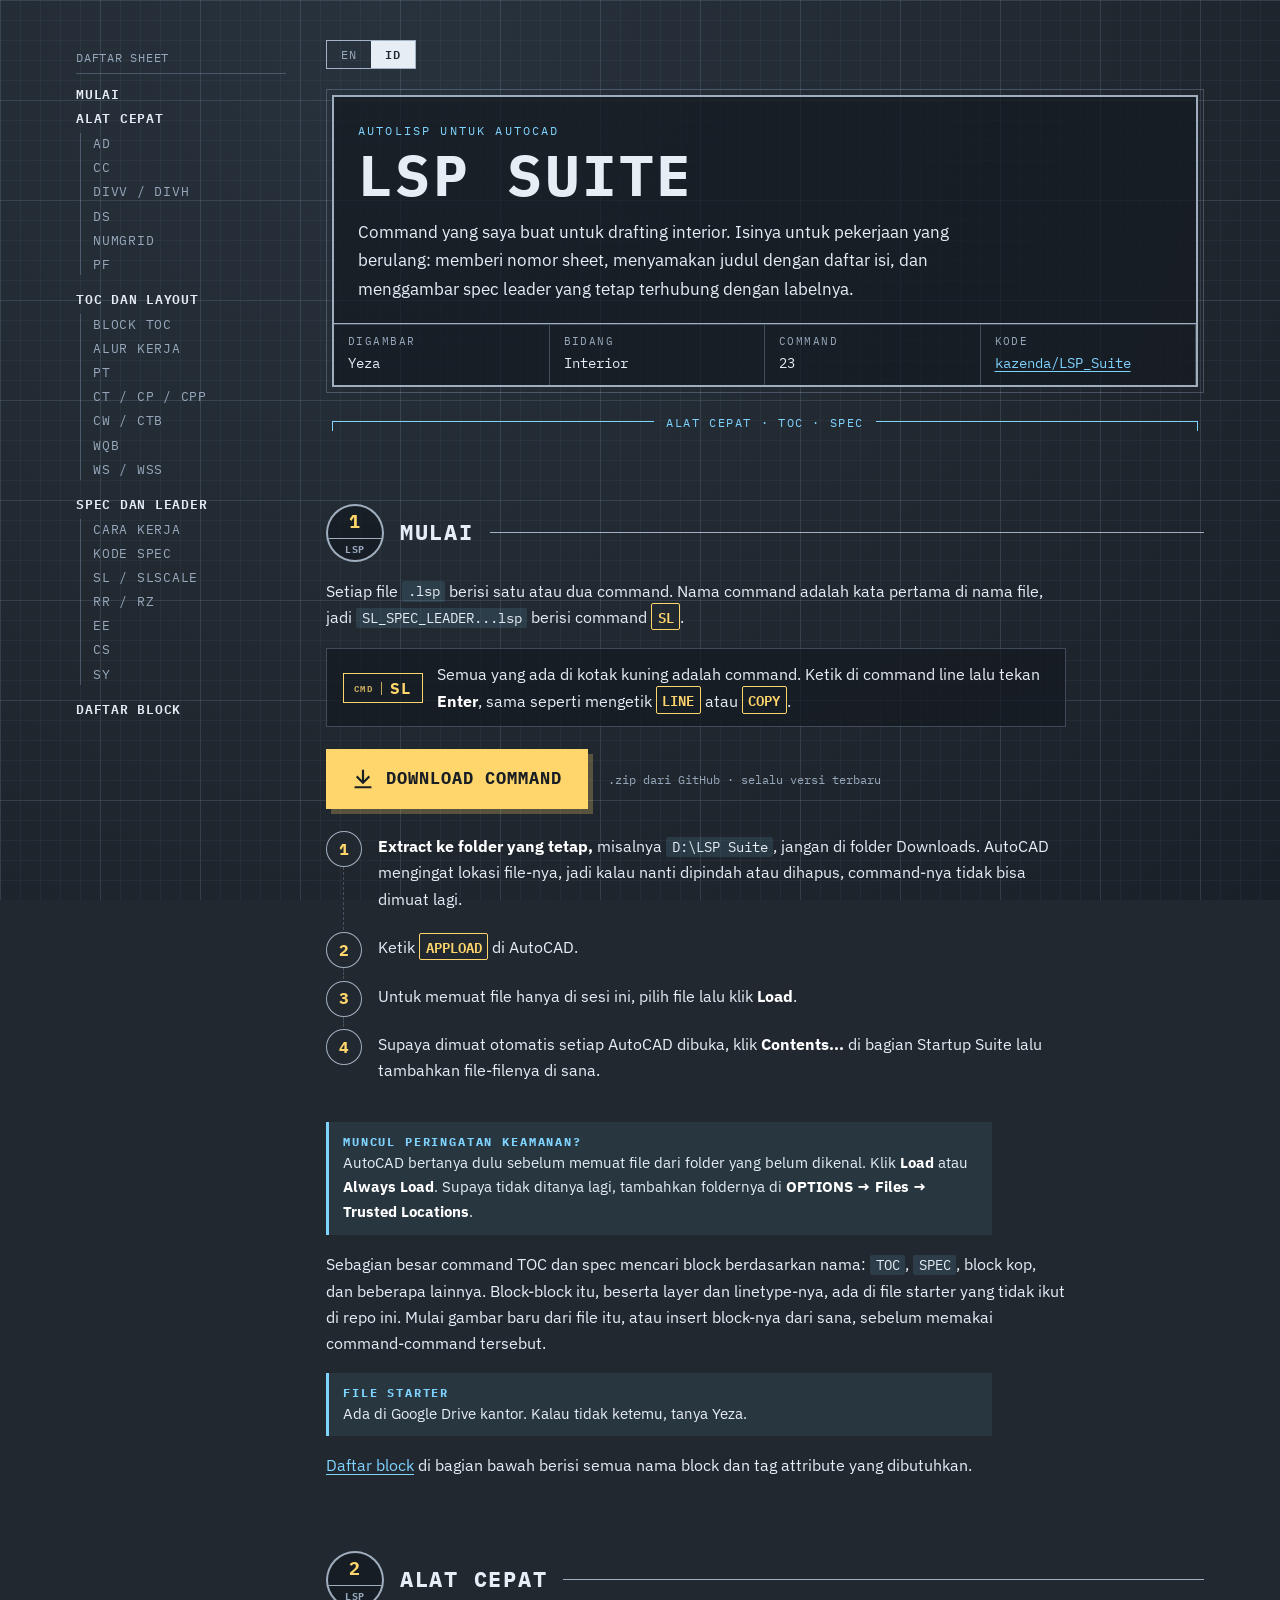
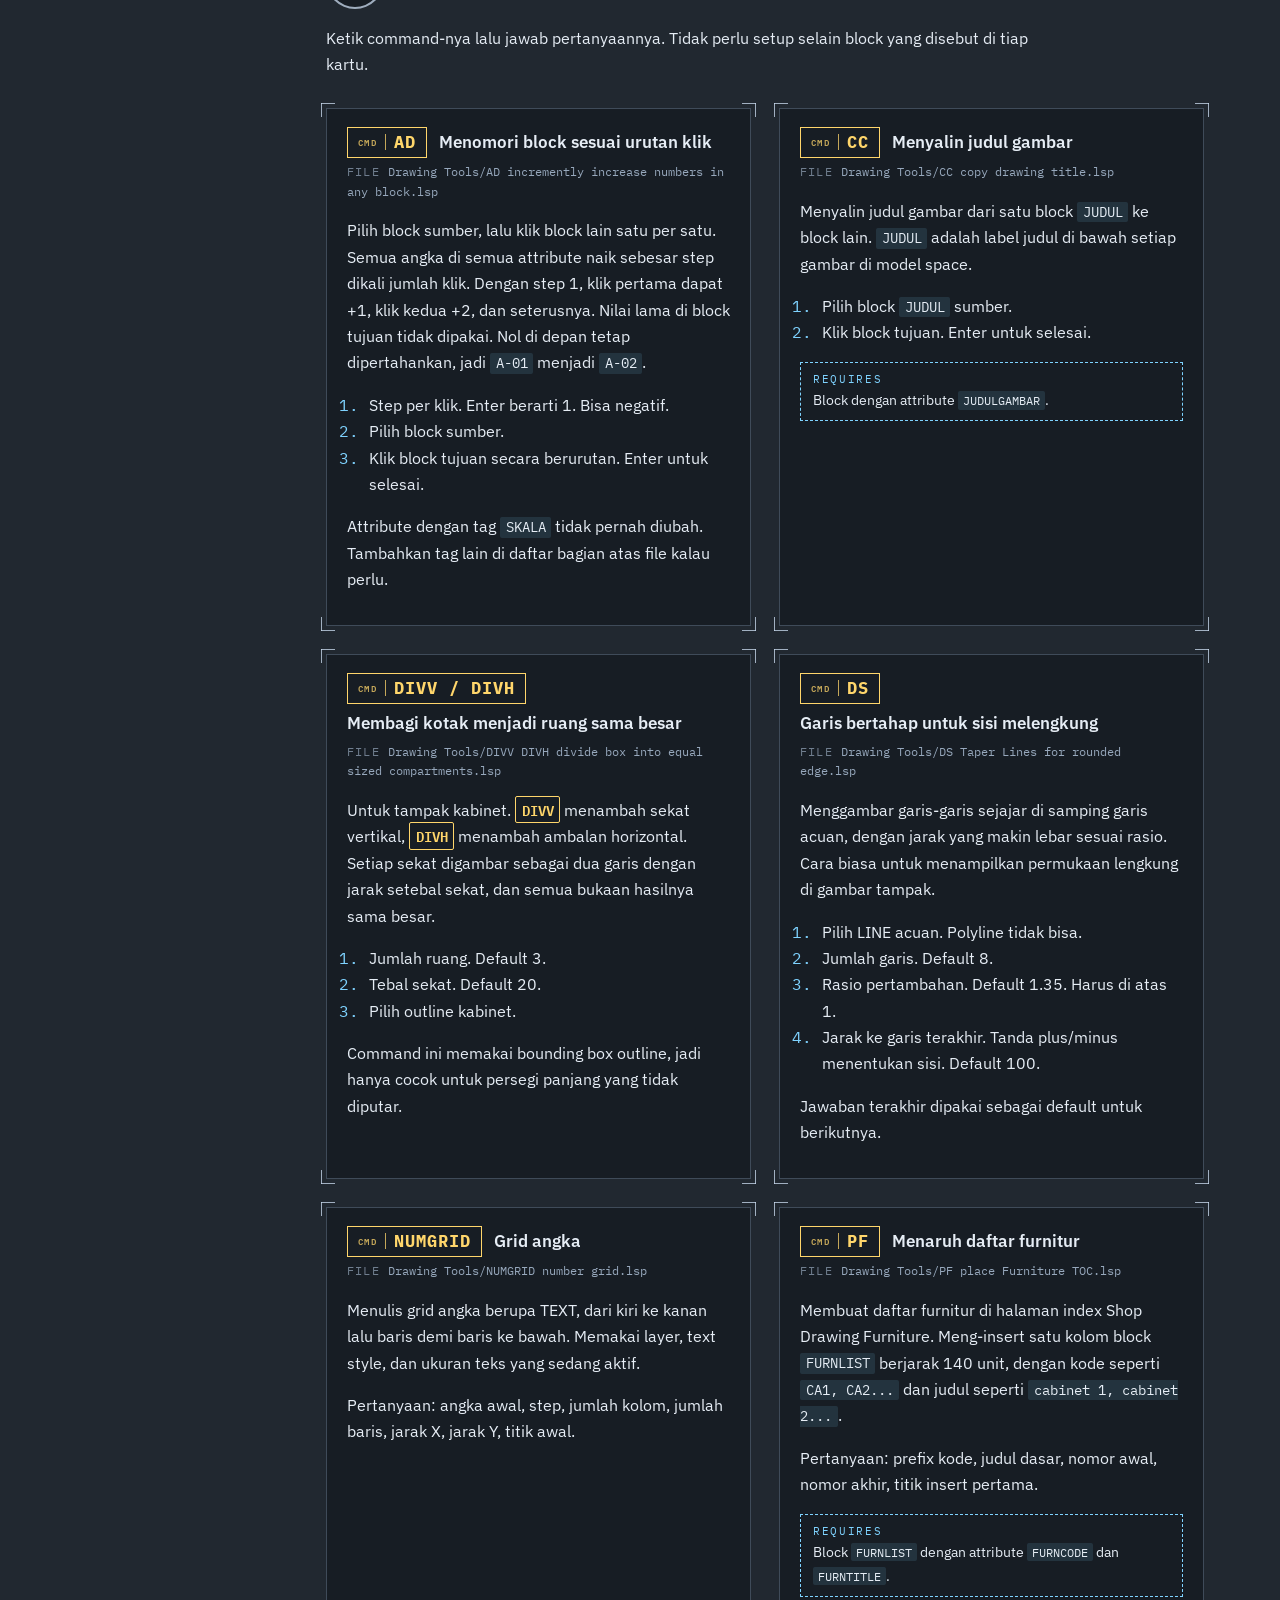
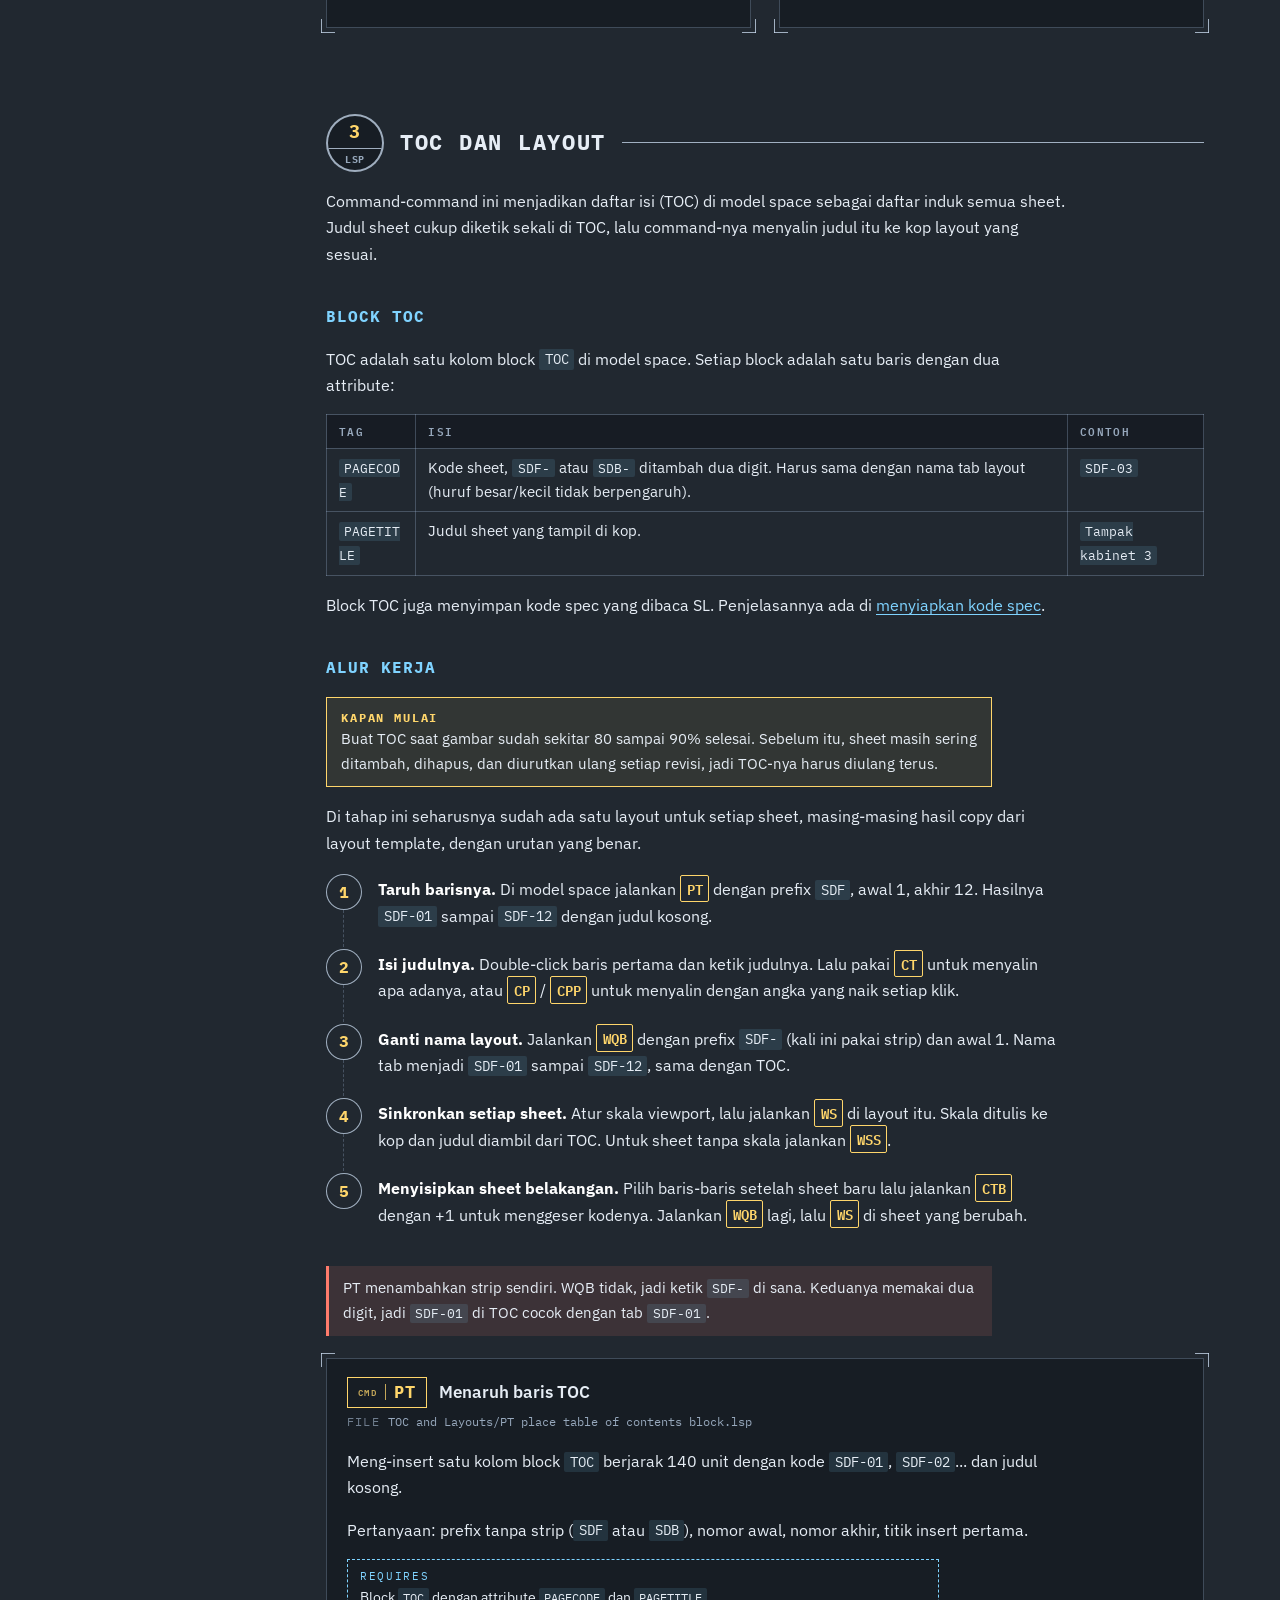
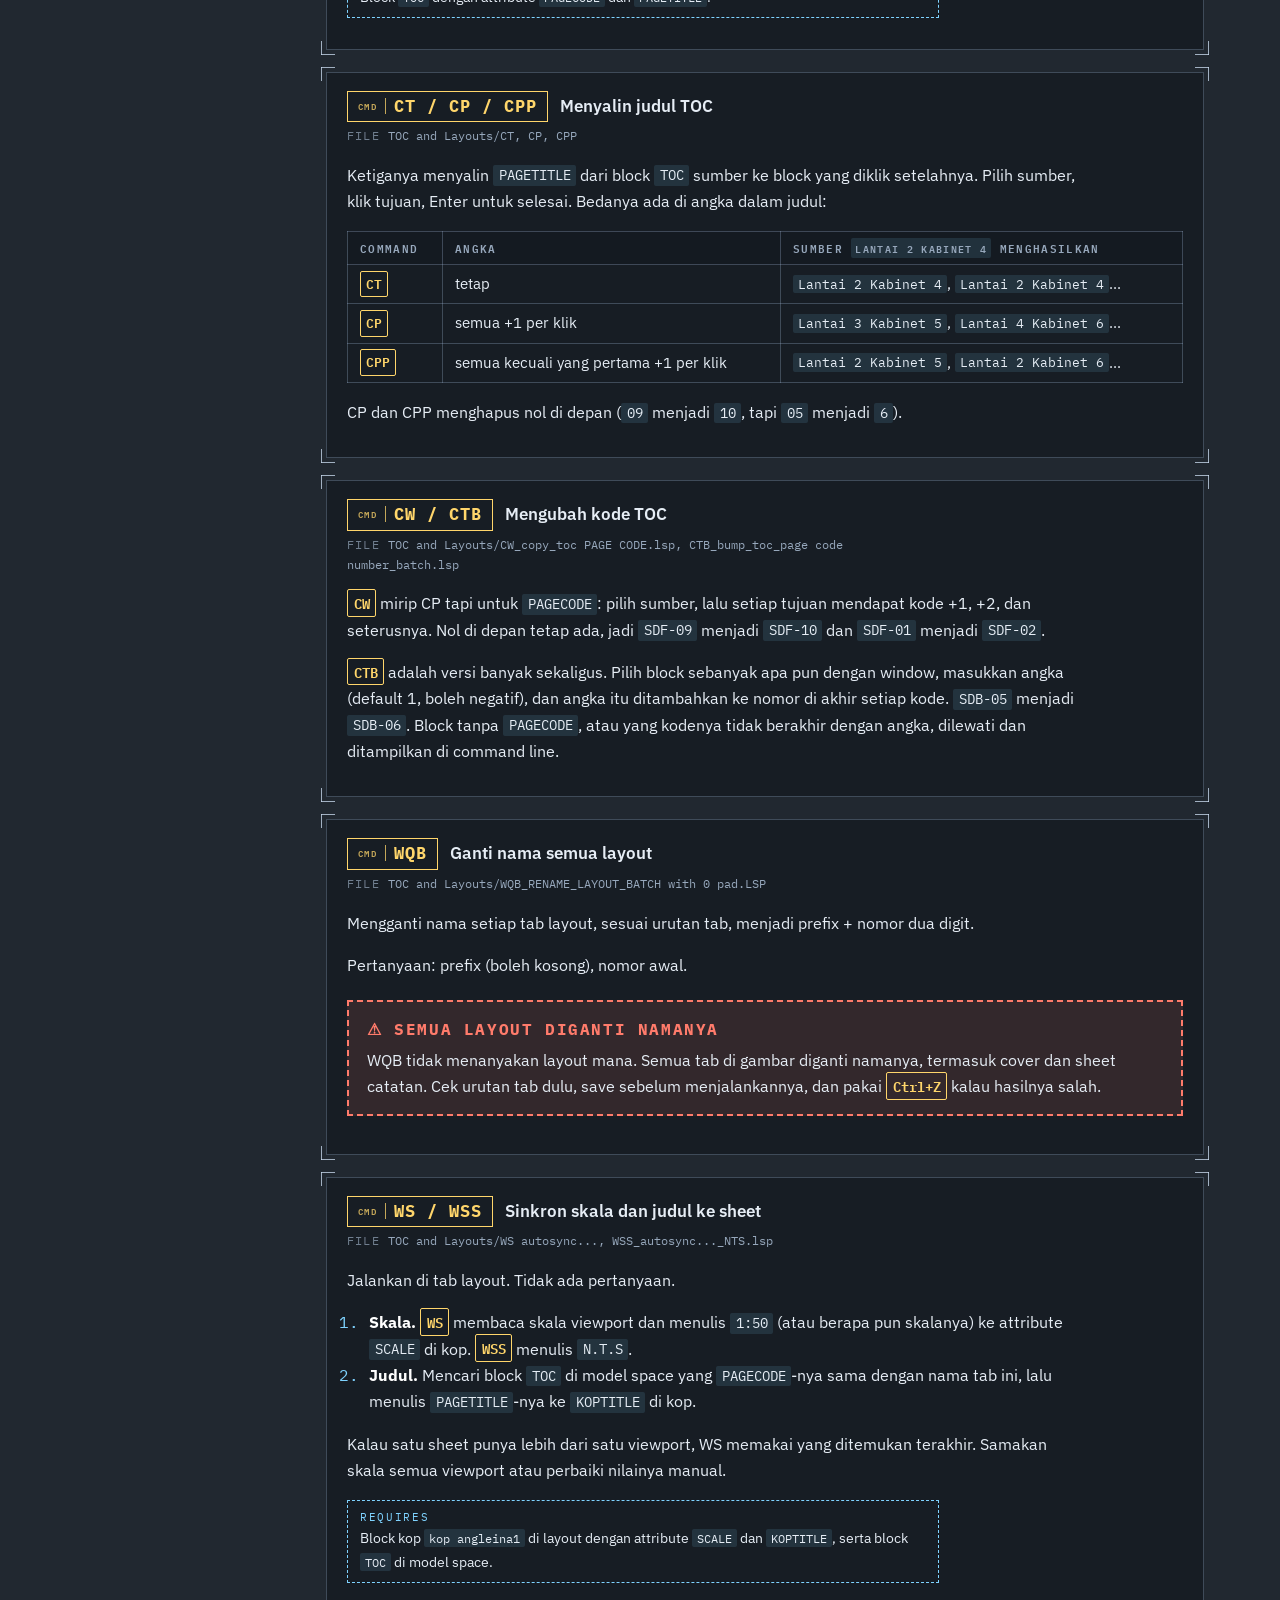
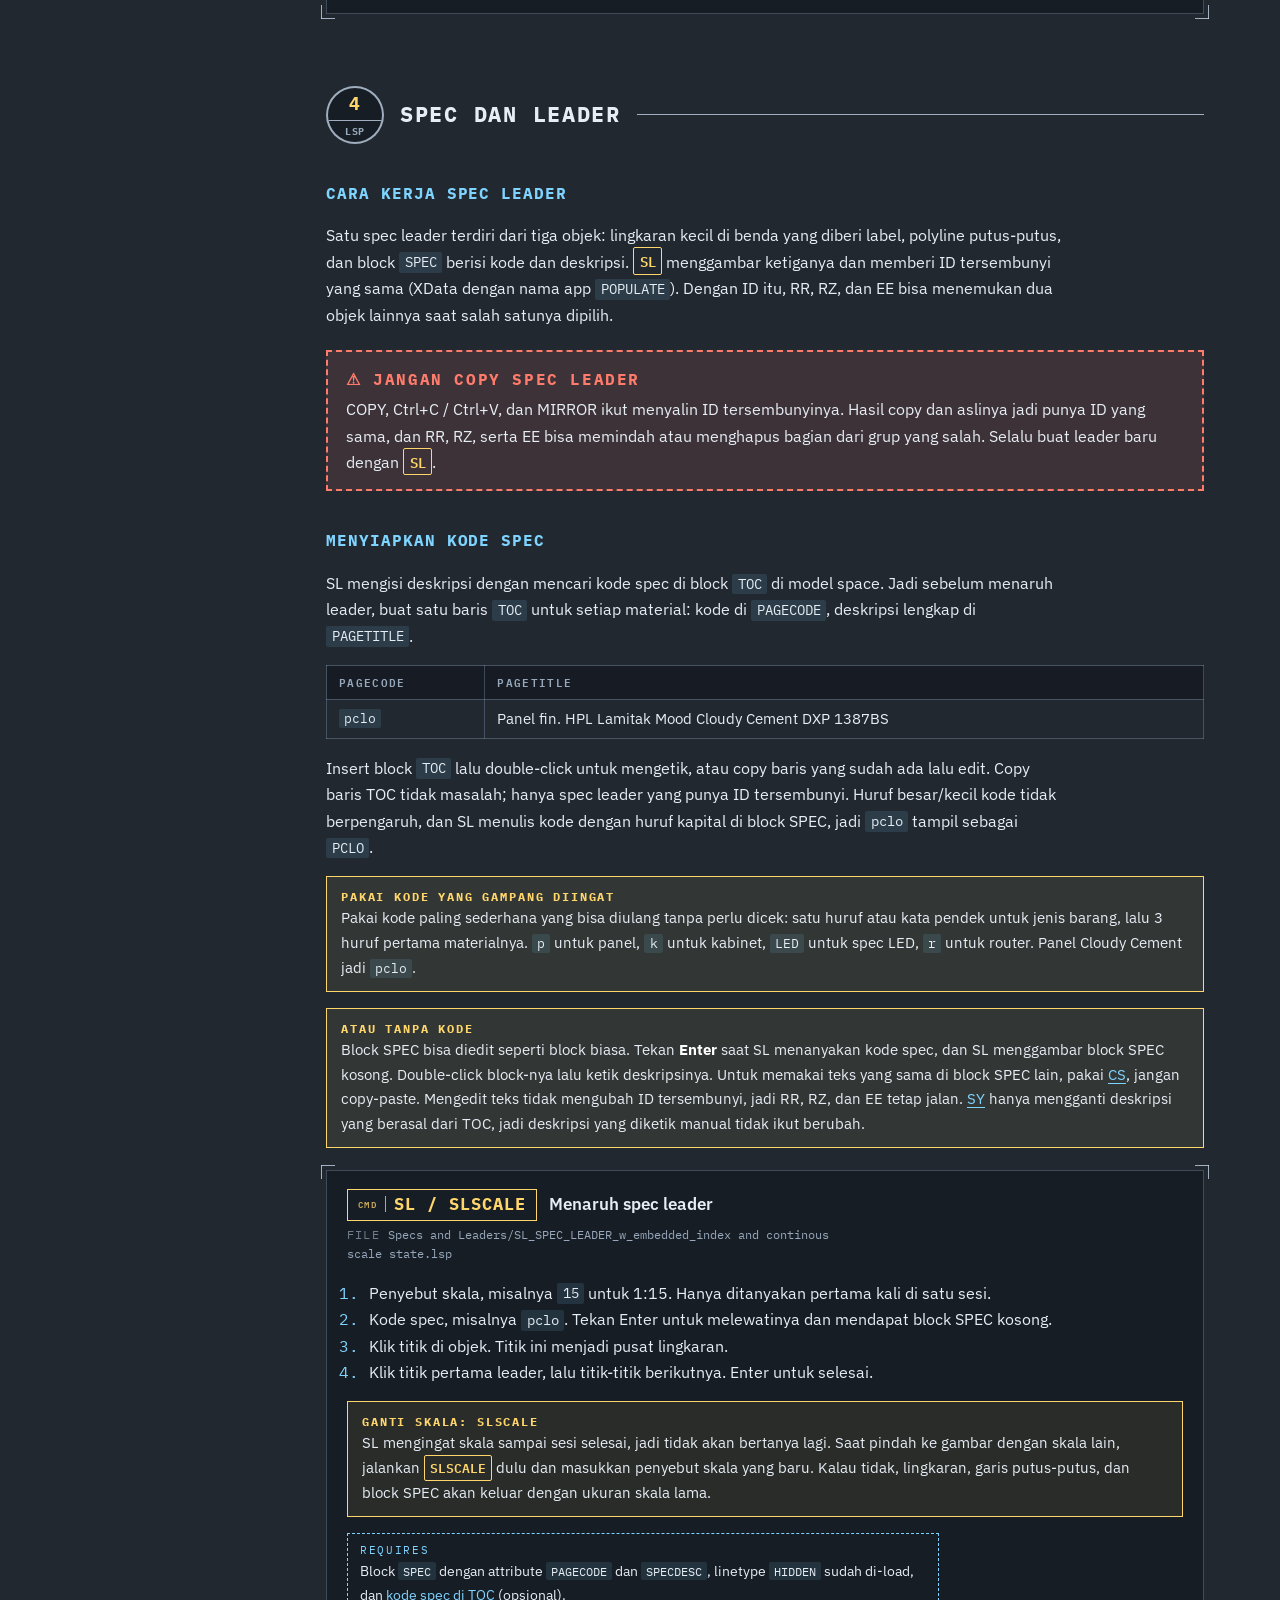
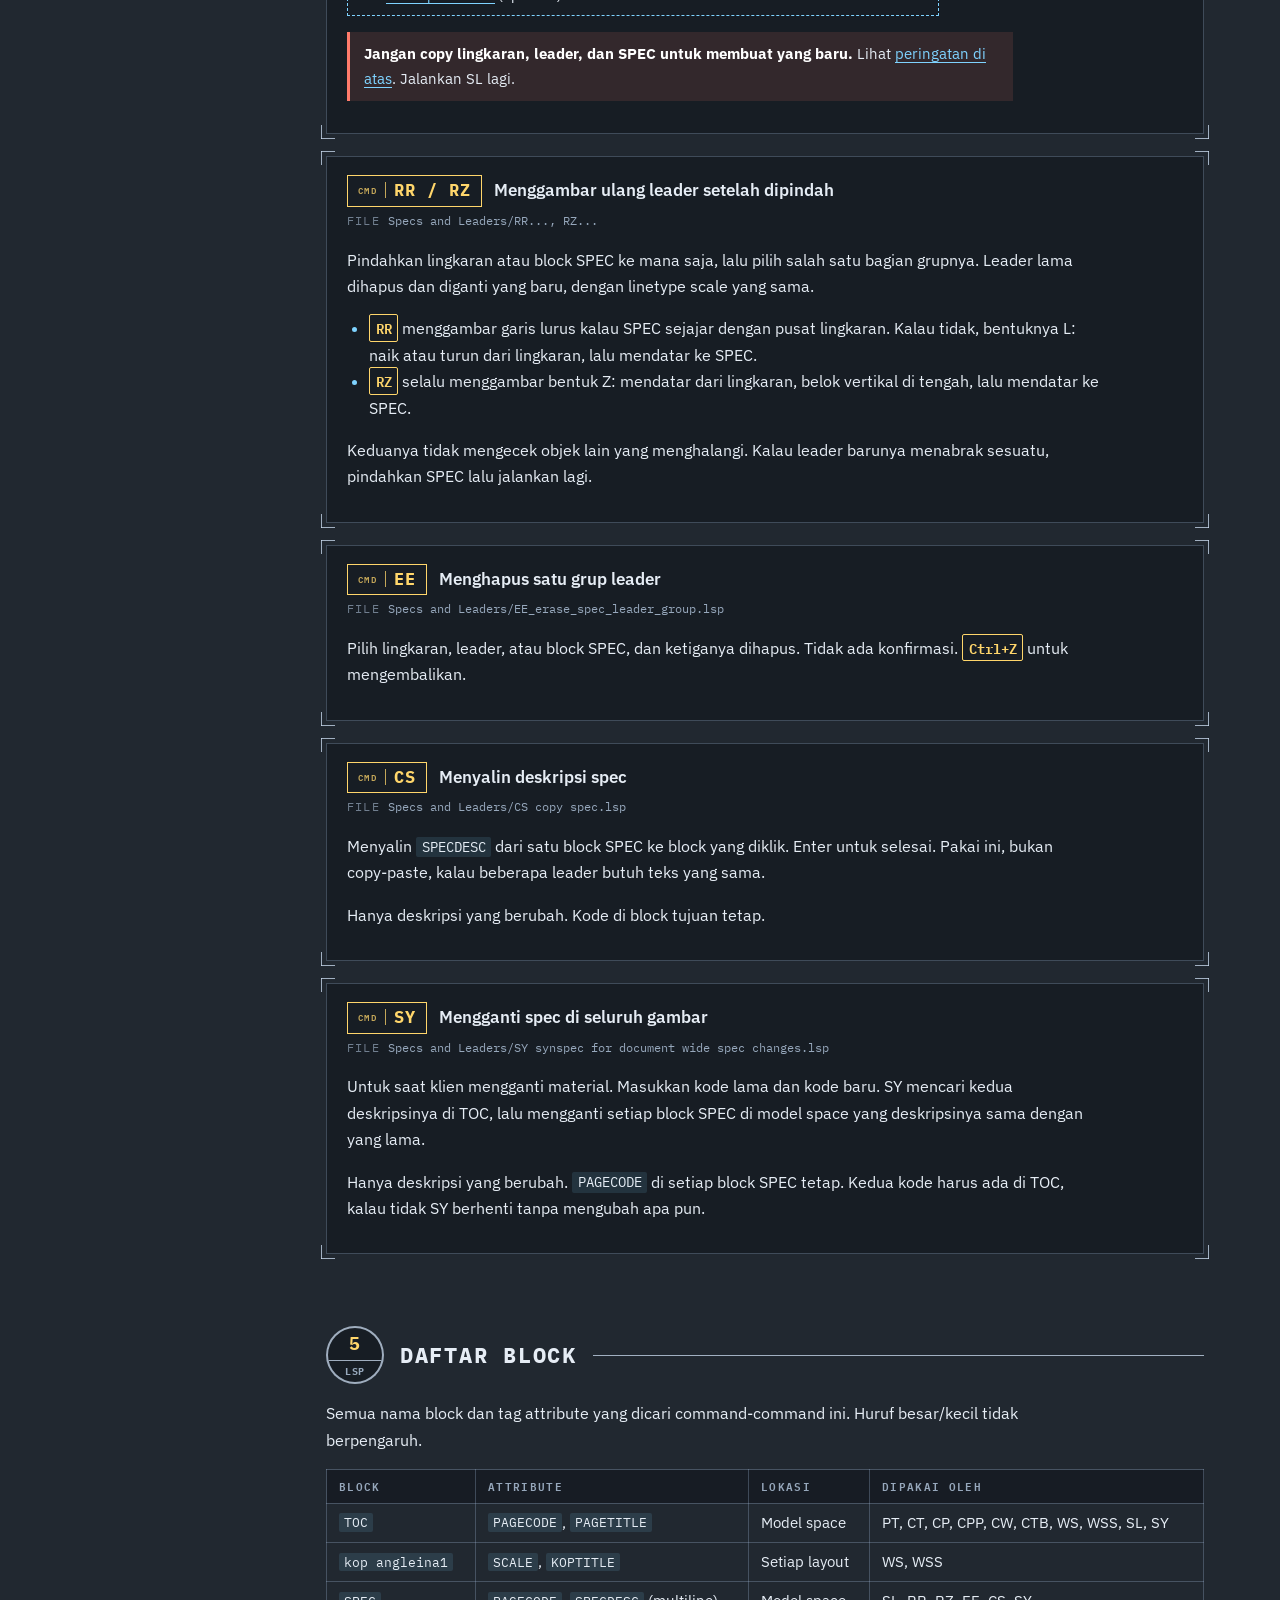
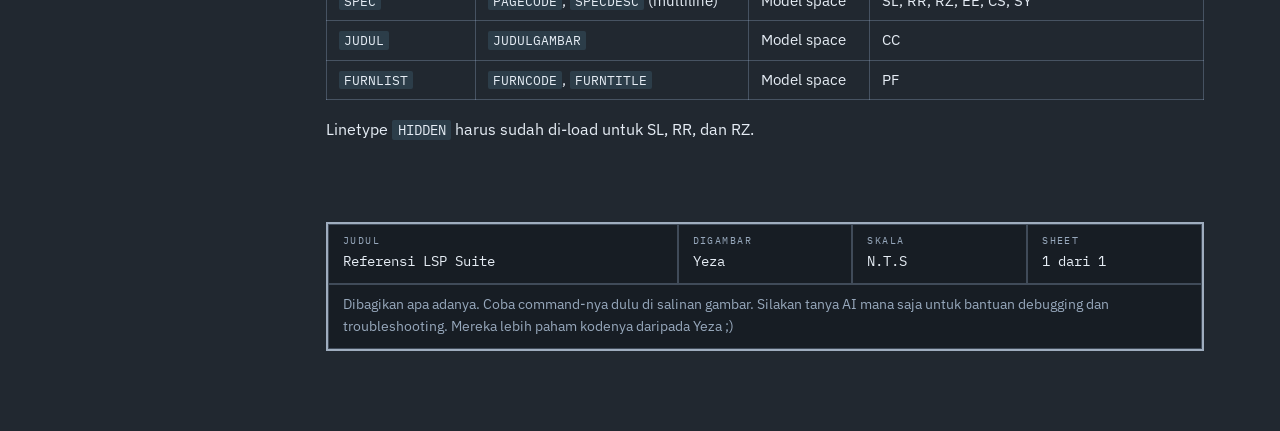
==== id.html @ 8766969a "Organize commands into folders and add a guide site - Group the .lsp files into Drawing Tools, TOC a" ====
<!doctype html>
<html lang="id">
<head>
<meta charset="utf-8">
<meta name="viewport" content="width=device-width, initial-scale=1">
<title>LSP Suite</title>
<meta name="description" content="Kumpulan command AutoLISP untuk drafting interior di AutoCAD: TOC, layout, spec leader, dan alat gambar.">
<link rel="alternate" hreflang="en" href="index.html">
<link rel="preconnect" href="https://fonts.googleapis.com">
<link rel="preconnect" href="https://fonts.gstatic.com" crossorigin>
<link rel="stylesheet" href="https://fonts.googleapis.com/css2?family=IBM+Plex+Mono:wght@400;600;700&family=IBM+Plex+Sans:wght@400;600&display=swap">
<link rel="stylesheet" href="style.css">
</head>
<body>
<div class="layout">

<nav class="side" aria-label="Daftar isi">
  <span class="label">Daftar sheet</span>
  <ul>
    <li class="group"><a href="#start">Mulai</a></li>
    <li class="group"><a href="#quick">Alat cepat</a>
      <ul>
        <li><a href="#ad">AD</a></li>
        <li><a href="#cc">CC</a></li>
        <li><a href="#divv">DIVV / DIVH</a></li>
        <li><a href="#ds">DS</a></li>
        <li><a href="#numgrid">NUMGRID</a></li>
        <li><a href="#pf">PF</a></li>
      </ul>
    </li>
    <li class="group"><a href="#toc">TOC dan layout</a>
      <ul>
        <li><a href="#toc-block">Block TOC</a></li>
        <li><a href="#toc-workflow">Alur kerja</a></li>
        <li><a href="#pt">PT</a></li>
        <li><a href="#ct">CT / CP / CPP</a></li>
        <li><a href="#cw">CW / CTB</a></li>
        <li><a href="#wqb">WQB</a></li>
        <li><a href="#ws">WS / WSS</a></li>
      </ul>
    </li>
    <li class="group"><a href="#spec">Spec dan leader</a>
      <ul>
        <li><a href="#spec-how">Cara kerja</a></li>
        <li><a href="#spec-setup">Kode spec</a></li>
        <li><a href="#sl">SL / SLSCALE</a></li>
        <li><a href="#rr">RR / RZ</a></li>
        <li><a href="#ee">EE</a></li>
        <li><a href="#cs">CS</a></li>
        <li><a href="#sy">SY</a></li>
      </ul>
    </li>
    <li class="group"><a href="#ref">Daftar block</a></li>
  </ul>
</nav>

<main>
<!--
  Versi Bahasa Indonesia dari index.html. Kalau mengubah isi di satu file,
  ubah juga di file satunya. Cara menambah gambar ada di komentar atas index.html.
-->

<header>
  <div class="lang-switch" aria-label="Bahasa"><a href="index.html" hreflang="en" lang="en">EN</a><span>ID</span></div>
  <div class="titleblock">
    <div class="tb-main">
      <p class="tb-kicker">AutoLISP untuk AutoCAD</p>
      <h1>LSP Suite</h1>
      <p class="lede">Command yang saya buat untuk drafting interior. Isinya untuk pekerjaan yang berulang: memberi nomor sheet, menyamakan judul dengan daftar isi, dan menggambar spec leader yang tetap terhubung dengan labelnya.</p>
    </div>
    <div class="tb-cells">
      <div><span>Digambar</span>Yeza</div>
      <div><span>Bidang</span>Interior</div>
      <div><span>Command</span>23</div>
      <div><span>Kode</span><a href="https://github.com/kazenda/LSP_Suite">kazenda/LSP_Suite</a></div>
    </div>
  </div>
  <div class="dim">Alat cepat · TOC · Spec</div>
</header>

<section id="start">
  <h2><span class="bubble"><b>1</b><i>LSP</i></span>Mulai</h2>
  <p>Setiap file <code>.lsp</code> berisi satu atau dua command. Nama command adalah kata pertama di nama file, jadi <code>SL_SPEC_LEADER...lsp</code> berisi command <kbd>SL</kbd>.</p>
  <div class="legend">
    <span class="name">SL</span>
    <p>Semua yang ada di kotak kuning adalah command. Ketik di command line lalu tekan <b>Enter</b>, sama seperti mengetik <kbd>LINE</kbd> atau <kbd>COPY</kbd>.</p>
  </div>
  <div class="download">
    <a class="btn" href="https://github.com/kazenda/LSP_Suite/archive/refs/heads/main.zip">
      <svg viewBox="0 0 24 24" fill="none" stroke="currentColor" stroke-width="2.4" stroke-linecap="square" aria-hidden="true"><path d="M12 3v12M6 10l6 6 6-6M4 21h16"/></svg>
      Download command
    </a>
    <small>.zip dari GitHub · selalu versi terbaru</small>
  </div>
  <ol class="steps">
    <li><b>Extract ke folder yang tetap,</b> misalnya <code>D:\LSP Suite</code>, jangan di folder Downloads. AutoCAD mengingat lokasi file-nya, jadi kalau nanti dipindah atau dihapus, command-nya tidak bisa dimuat lagi.</li>
    <li>Ketik <kbd>APPLOAD</kbd> di AutoCAD.</li>
    <li>Untuk memuat file hanya di sesi ini, pilih file lalu klik <b>Load</b>.</li>
    <li>Supaya dimuat otomatis setiap AutoCAD dibuka, klik <b>Contents...</b> di bagian Startup Suite lalu tambahkan file-filenya di sana.</li>
  </ol>
  <p class="note"><strong>Muncul peringatan keamanan?</strong>AutoCAD bertanya dulu sebelum memuat file dari folder yang belum dikenal. Klik <b>Load</b> atau <b>Always Load</b>. Supaya tidak ditanya lagi, tambahkan foldernya di <b>OPTIONS → Files → Trusted Locations</b>.</p>
  <p>Sebagian besar command TOC dan spec mencari block berdasarkan nama: <code>TOC</code>, <code>SPEC</code>, block kop, dan beberapa lainnya. Block-block itu, beserta layer dan linetype-nya, ada di file starter yang tidak ikut di repo ini. Mulai gambar baru dari file itu, atau insert block-nya dari sana, sebelum memakai command-command tersebut.</p>
  <p class="note"><strong>File starter</strong>Ada di Google Drive kantor. Kalau tidak ketemu, tanya Yeza.</p>
  <p><a href="#ref">Daftar block</a> di bagian bawah berisi semua nama block dan tag attribute yang dibutuhkan.</p>
</section>

<!-- ============================================================ -->
<section id="quick">
  <h2><span class="bubble"><b>2</b><i>LSP</i></span>Alat cepat</h2>
  <p>Ketik command-nya lalu jawab pertanyaannya. Tidak perlu setup selain block yang disebut di tiap kartu.</p>

  <div class="grid">

  <div class="cmd" id="ad">
    <h3><span class="name">AD</span><span class="what">Menomori block sesuai urutan klik</span></h3>
    <p class="file">Drawing Tools/AD incremently increase numbers in any block.lsp</p>
    <p>Pilih block sumber, lalu klik block lain satu per satu. Semua angka di semua attribute naik sebesar step dikali jumlah klik. Dengan step 1, klik pertama dapat +1, klik kedua +2, dan seterusnya. Nilai lama di block tujuan tidak dipakai. Nol di depan tetap dipertahankan, jadi <code>A-01</code> menjadi <code>A-02</code>.</p>
    <ol>
      <li>Step per klik. Enter berarti 1. Bisa negatif.</li>
      <li>Pilih block sumber.</li>
      <li>Klik block tujuan secara berurutan. Enter untuk selesai.</li>
    </ol>
    <p>Attribute dengan tag <code>SKALA</code> tidak pernah diubah. Tambahkan tag lain di daftar bagian atas file kalau perlu.</p>
  </div>

  <div class="cmd" id="cc">
    <h3><span class="name">CC</span><span class="what">Menyalin judul gambar</span></h3>
    <p class="file">Drawing Tools/CC copy drawing title.lsp</p>
    <p>Menyalin judul gambar dari satu block <code>JUDUL</code> ke block lain. <code>JUDUL</code> adalah label judul di bawah setiap gambar di model space.</p>
    <ol>
      <li>Pilih block <code>JUDUL</code> sumber.</li>
      <li>Klik block tujuan. Enter untuk selesai.</li>
    </ol>
    <p class="needs">Block dengan attribute <code>JUDULGAMBAR</code>.</p>
  </div>

  <div class="cmd" id="divv">
    <h3><span class="name">DIVV / DIVH</span><span class="what">Membagi kotak menjadi ruang sama besar</span></h3>
    <p class="file">Drawing Tools/DIVV DIVH divide box into equal sized compartments.lsp</p>
    <p>Untuk tampak kabinet. <kbd>DIVV</kbd> menambah sekat vertikal, <kbd>DIVH</kbd> menambah ambalan horizontal. Setiap sekat digambar sebagai dua garis dengan jarak setebal sekat, dan semua bukaan hasilnya sama besar.</p>
    <ol>
      <li>Jumlah ruang. Default 3.</li>
      <li>Tebal sekat. Default 20.</li>
      <li>Pilih outline kabinet.</li>
    </ol>
    <p>Command ini memakai bounding box outline, jadi hanya cocok untuk persegi panjang yang tidak diputar.</p>
  </div>

  <div class="cmd" id="ds">
    <h3><span class="name">DS</span><span class="what">Garis bertahap untuk sisi melengkung</span></h3>
    <p class="file">Drawing Tools/DS Taper Lines for rounded edge.lsp</p>
    <p>Menggambar garis-garis sejajar di samping garis acuan, dengan jarak yang makin lebar sesuai rasio. Cara biasa untuk menampilkan permukaan lengkung di gambar tampak.</p>
    <ol>
      <li>Pilih LINE acuan. Polyline tidak bisa.</li>
      <li>Jumlah garis. Default 8.</li>
      <li>Rasio pertambahan. Default 1.35. Harus di atas 1.</li>
      <li>Jarak ke garis terakhir. Tanda plus/minus menentukan sisi. Default 100.</li>
    </ol>
    <p>Jawaban terakhir dipakai sebagai default untuk berikutnya.</p>
  </div>

  <div class="cmd" id="numgrid">
    <h3><span class="name">NUMGRID</span><span class="what">Grid angka</span></h3>
    <p class="file">Drawing Tools/NUMGRID number grid.lsp</p>
    <p>Menulis grid angka berupa TEXT, dari kiri ke kanan lalu baris demi baris ke bawah. Memakai layer, text style, dan ukuran teks yang sedang aktif.</p>
    <p>Pertanyaan: angka awal, step, jumlah kolom, jumlah baris, jarak X, jarak Y, titik awal.</p>
  </div>

  <div class="cmd" id="pf">
    <h3><span class="name">PF</span><span class="what">Menaruh daftar furnitur</span></h3>
    <p class="file">Drawing Tools/PF place Furniture TOC.lsp</p>
    <p>Membuat daftar furnitur di halaman index Shop Drawing Furniture. Meng-insert satu kolom block <code>FURNLIST</code> berjarak 140 unit, dengan kode seperti <code>CA1, CA2...</code> dan judul seperti <code>cabinet 1, cabinet 2...</code>.</p>
    <p>Pertanyaan: prefix kode, judul dasar, nomor awal, nomor akhir, titik insert pertama.</p>
    <p class="needs">Block <code>FURNLIST</code> dengan attribute <code>FURNCODE</code> dan <code>FURNTITLE</code>.</p>
  </div>

  </div>
</section>

<!-- ============================================================ -->
<section id="toc">
  <h2><span class="bubble"><b>3</b><i>LSP</i></span>TOC dan layout</h2>
  <p>Command-command ini menjadikan daftar isi (TOC) di model space sebagai daftar induk semua sheet. Judul sheet cukup diketik sekali di TOC, lalu command-nya menyalin judul itu ke kop layout yang sesuai.</p>

  <h3 id="toc-block">Block TOC</h3>
  <p>TOC adalah satu kolom block <code>TOC</code> di model space. Setiap block adalah satu baris dengan dua attribute:</p>
  <div class="table-wrap">
  <table>
    <tr><th>Tag</th><th>Isi</th><th>Contoh</th></tr>
    <tr><td><code>PAGECODE</code></td><td>Kode sheet, <code>SDF-</code> atau <code>SDB-</code> ditambah dua digit. Harus sama dengan nama tab layout (huruf besar/kecil tidak berpengaruh).</td><td><code>SDF-03</code></td></tr>
    <tr><td><code>PAGETITLE</code></td><td>Judul sheet yang tampil di kop.</td><td><code>Tampak kabinet 3</code></td></tr>
  </table>
  </div>
  <p>Block TOC juga menyimpan kode spec yang dibaca SL. Penjelasannya ada di <a href="#spec-setup">menyiapkan kode spec</a>.</p>

  <h3 id="toc-workflow">Alur kerja</h3>
  <p class="tip"><strong>Kapan mulai</strong>Buat TOC saat gambar sudah sekitar 80 sampai 90% selesai. Sebelum itu, sheet masih sering ditambah, dihapus, dan diurutkan ulang setiap revisi, jadi TOC-nya harus diulang terus.</p>
  <p>Di tahap ini seharusnya sudah ada satu layout untuk setiap sheet, masing-masing hasil copy dari layout template, dengan urutan yang benar.</p>
  <ol class="steps">
    <li><b>Taruh barisnya.</b> Di model space jalankan <kbd>PT</kbd> dengan prefix <code>SDF</code>, awal 1, akhir 12. Hasilnya <code>SDF-01</code> sampai <code>SDF-12</code> dengan judul kosong.</li>
    <li><b>Isi judulnya.</b> Double-click baris pertama dan ketik judulnya. Lalu pakai <kbd>CT</kbd> untuk menyalin apa adanya, atau <kbd>CP</kbd> / <kbd>CPP</kbd> untuk menyalin dengan angka yang naik setiap klik.</li>
    <li><b>Ganti nama layout.</b> Jalankan <kbd>WQB</kbd> dengan prefix <code>SDF-</code> (kali ini pakai strip) dan awal 1. Nama tab menjadi <code>SDF-01</code> sampai <code>SDF-12</code>, sama dengan TOC.</li>
    <li><b>Sinkronkan setiap sheet.</b> Atur skala viewport, lalu jalankan <kbd>WS</kbd> di layout itu. Skala ditulis ke kop dan judul diambil dari TOC. Untuk sheet tanpa skala jalankan <kbd>WSS</kbd>.</li>
    <li><b>Menyisipkan sheet belakangan.</b> Pilih baris-baris setelah sheet baru lalu jalankan <kbd>CTB</kbd> dengan +1 untuk menggeser kodenya. Jalankan <kbd>WQB</kbd> lagi, lalu <kbd>WS</kbd> di sheet yang berubah.</li>
  </ol>
  <p class="warn">PT menambahkan strip sendiri. WQB tidak, jadi ketik <code>SDF-</code> di sana. Keduanya memakai dua digit, jadi <code>SDF-01</code> di TOC cocok dengan tab <code>SDF-01</code>.</p>

  <div class="cmd" id="pt">
    <h3><span class="name">PT</span><span class="what">Menaruh baris TOC</span></h3>
    <p class="file">TOC and Layouts/PT place table of contents block.lsp</p>
    <p>Meng-insert satu kolom block <code>TOC</code> berjarak 140 unit dengan kode <code>SDF-01</code>, <code>SDF-02</code>... dan judul kosong.</p>
    <p>Pertanyaan: prefix tanpa strip (<code>SDF</code> atau <code>SDB</code>), nomor awal, nomor akhir, titik insert pertama.</p>
    <p class="needs">Block <code>TOC</code> dengan attribute <code>PAGECODE</code> dan <code>PAGETITLE</code>.</p>
  </div>

  <div class="cmd" id="ct">
    <h3><span class="name">CT / CP / CPP</span><span class="what">Menyalin judul TOC</span></h3>
    <p class="file">TOC and Layouts/CT, CP, CPP</p>
    <p>Ketiganya menyalin <code>PAGETITLE</code> dari block <code>TOC</code> sumber ke block yang diklik setelahnya. Pilih sumber, klik tujuan, Enter untuk selesai. Bedanya ada di angka dalam judul:</p>
    <div class="table-wrap">
    <table>
      <tr><th>Command</th><th>Angka</th><th>Sumber <code>Lantai 2 Kabinet 4</code> menghasilkan</th></tr>
      <tr><td><kbd>CT</kbd></td><td>tetap</td><td><code>Lantai 2 Kabinet 4</code>, <code>Lantai 2 Kabinet 4</code>...</td></tr>
      <tr><td><kbd>CP</kbd></td><td>semua +1 per klik</td><td><code>Lantai 3 Kabinet 5</code>, <code>Lantai 4 Kabinet 6</code>...</td></tr>
      <tr><td><kbd>CPP</kbd></td><td>semua kecuali yang pertama +1 per klik</td><td><code>Lantai 2 Kabinet 5</code>, <code>Lantai 2 Kabinet 6</code>...</td></tr>
    </table>
    </div>
    <p>CP dan CPP menghapus nol di depan (<code>09</code> menjadi <code>10</code>, tapi <code>05</code> menjadi <code>6</code>).</p>
  </div>

  <div class="cmd" id="cw">
    <h3><span class="name">CW / CTB</span><span class="what">Mengubah kode TOC</span></h3>
    <p class="file">TOC and Layouts/CW_copy_toc PAGE CODE.lsp, CTB_bump_toc_page code number_batch.lsp</p>
    <p><kbd>CW</kbd> mirip CP tapi untuk <code>PAGECODE</code>: pilih sumber, lalu setiap tujuan mendapat kode +1, +2, dan seterusnya. Nol di depan tetap ada, jadi <code>SDF-09</code> menjadi <code>SDF-10</code> dan <code>SDF-01</code> menjadi <code>SDF-02</code>.</p>
    <p><kbd>CTB</kbd> adalah versi banyak sekaligus. Pilih block sebanyak apa pun dengan window, masukkan angka (default 1, boleh negatif), dan angka itu ditambahkan ke nomor di akhir setiap kode. <code>SDB-05</code> menjadi <code>SDB-06</code>. Block tanpa <code>PAGECODE</code>, atau yang kodenya tidak berakhir dengan angka, dilewati dan ditampilkan di command line.</p>
  </div>

  <div class="cmd" id="wqb">
    <h3><span class="name">WQB</span><span class="what">Ganti nama semua layout</span></h3>
    <p class="file">TOC and Layouts/WQB_RENAME_LAYOUT_BATCH with 0 pad.LSP</p>
    <p>Mengganti nama setiap tab layout, sesuai urutan tab, menjadi prefix + nomor dua digit.</p>
    <p>Pertanyaan: prefix (boleh kosong), nomor awal.</p>
    <div class="warn big" role="note">
      <strong>Semua layout diganti namanya</strong>
      WQB tidak menanyakan layout mana. Semua tab di gambar diganti namanya, termasuk cover dan sheet catatan. Cek urutan tab dulu, save sebelum menjalankannya, dan pakai <kbd>Ctrl+Z</kbd> kalau hasilnya salah.
    </div>
  </div>

  <div class="cmd" id="ws">
    <h3><span class="name">WS / WSS</span><span class="what">Sinkron skala dan judul ke sheet</span></h3>
    <p class="file">TOC and Layouts/WS autosync..., WSS_autosync..._NTS.lsp</p>
    <p>Jalankan di tab layout. Tidak ada pertanyaan.</p>
    <ol>
      <li><b>Skala.</b> <kbd>WS</kbd> membaca skala viewport dan menulis <code>1:50</code> (atau berapa pun skalanya) ke attribute <code>SCALE</code> di kop. <kbd>WSS</kbd> menulis <code>N.T.S</code>.</li>
      <li><b>Judul.</b> Mencari block <code>TOC</code> di model space yang <code>PAGECODE</code>-nya sama dengan nama tab ini, lalu menulis <code>PAGETITLE</code>-nya ke <code>KOPTITLE</code> di kop.</li>
    </ol>
    <p>Kalau satu sheet punya lebih dari satu viewport, WS memakai yang ditemukan terakhir. Samakan skala semua viewport atau perbaiki nilainya manual.</p>
    <p class="needs">Block kop <code>kop angleina1</code> di layout dengan attribute <code>SCALE</code> dan <code>KOPTITLE</code>, serta block <code>TOC</code> di model space.</p>
  </div>
</section>

<!-- ============================================================ -->
<section id="spec">
  <h2><span class="bubble"><b>4</b><i>LSP</i></span>Spec dan leader</h2>

  <h3 id="spec-how">Cara kerja spec leader</h3>
  <p>Satu spec leader terdiri dari tiga objek: lingkaran kecil di benda yang diberi label, polyline putus-putus, dan block <code>SPEC</code> berisi kode dan deskripsi. <kbd>SL</kbd> menggambar ketiganya dan memberi ID tersembunyi yang sama (XData dengan nama app <code>POPULATE</code>). Dengan ID itu, RR, RZ, dan EE bisa menemukan dua objek lainnya saat salah satunya dipilih.</p>
  <div class="warn big" role="note">
    <strong>Jangan copy spec leader</strong>
    COPY, Ctrl+C / Ctrl+V, dan MIRROR ikut menyalin ID tersembunyinya. Hasil copy dan aslinya jadi punya ID yang sama, dan RR, RZ, serta EE bisa memindah atau menghapus bagian dari grup yang salah. Selalu buat leader baru dengan <kbd>SL</kbd>.
  </div>

  <h3 id="spec-setup">Menyiapkan kode spec</h3>
  <p>SL mengisi deskripsi dengan mencari kode spec di block <code>TOC</code> di model space. Jadi sebelum menaruh leader, buat satu baris <code>TOC</code> untuk setiap material: kode di <code>PAGECODE</code>, deskripsi lengkap di <code>PAGETITLE</code>.</p>
  <div class="table-wrap">
  <table>
    <tr><th>PAGECODE</th><th>PAGETITLE</th></tr>
    <tr><td><code>pclo</code></td><td>Panel fin. HPL Lamitak Mood Cloudy Cement DXP 1387BS</td></tr>
  </table>
  </div>
  <p>Insert block <code>TOC</code> lalu double-click untuk mengetik, atau copy baris yang sudah ada lalu edit. Copy baris TOC tidak masalah; hanya spec leader yang punya ID tersembunyi. Huruf besar/kecil kode tidak berpengaruh, dan SL menulis kode dengan huruf kapital di block SPEC, jadi <code>pclo</code> tampil sebagai <code>PCLO</code>.</p>
  <div class="tip">
    <strong>Pakai kode yang gampang diingat</strong>
    Pakai kode paling sederhana yang bisa diulang tanpa perlu dicek: satu huruf atau kata pendek untuk jenis barang, lalu 3 huruf pertama materialnya. <code>p</code> untuk panel, <code>k</code> untuk kabinet, <code>LED</code> untuk spec LED, <code>r</code> untuk router. Panel Cloudy Cement jadi <code>pclo</code>.
  </div>
  <div class="tip">
    <strong>Atau tanpa kode</strong>
    Block SPEC bisa diedit seperti block biasa. Tekan <b>Enter</b> saat SL menanyakan kode spec, dan SL menggambar block SPEC kosong. Double-click block-nya lalu ketik deskripsinya. Untuk memakai teks yang sama di block SPEC lain, pakai <a href="#cs">CS</a>, jangan copy-paste. Mengedit teks tidak mengubah ID tersembunyi, jadi RR, RZ, dan EE tetap jalan. <a href="#sy">SY</a> hanya mengganti deskripsi yang berasal dari TOC, jadi deskripsi yang diketik manual tidak ikut berubah.
  </div>

  <div class="cmd" id="sl">
    <h3><span class="name">SL / SLSCALE</span><span class="what">Menaruh spec leader</span></h3>
    <p class="file">Specs and Leaders/SL_SPEC_LEADER_w_embedded_index and continous scale state.lsp</p>
    <ol>
      <li>Penyebut skala, misalnya <code>15</code> untuk 1:15. Hanya ditanyakan pertama kali di satu sesi.</li>
      <li>Kode spec, misalnya <code>pclo</code>. Tekan Enter untuk melewatinya dan mendapat block SPEC kosong.</li>
      <li>Klik titik di objek. Titik ini menjadi pusat lingkaran.</li>
      <li>Klik titik pertama leader, lalu titik-titik berikutnya. Enter untuk selesai.</li>
    </ol>
    <div class="tip">
      <strong>Ganti skala: SLSCALE</strong>
      SL mengingat skala sampai sesi selesai, jadi tidak akan bertanya lagi. Saat pindah ke gambar dengan skala lain, jalankan <kbd>SLSCALE</kbd> dulu dan masukkan penyebut skala yang baru. Kalau tidak, lingkaran, garis putus-putus, dan block SPEC akan keluar dengan ukuran skala lama.
    </div>
    <p class="needs">Block <code>SPEC</code> dengan attribute <code>PAGECODE</code> dan <code>SPECDESC</code>, linetype <code>HIDDEN</code> sudah di-load, dan <a href="#spec-setup">kode spec di TOC</a> (opsional).</p>
    <p class="warn"><b>Jangan copy lingkaran, leader, dan SPEC untuk membuat yang baru.</b> Lihat <a href="#spec-how">peringatan di atas</a>. Jalankan SL lagi.</p>
  </div>

  <div class="cmd" id="rr">
    <h3><span class="name">RR / RZ</span><span class="what">Menggambar ulang leader setelah dipindah</span></h3>
    <p class="file">Specs and Leaders/RR..., RZ...</p>
    <p>Pindahkan lingkaran atau block SPEC ke mana saja, lalu pilih salah satu bagian grupnya. Leader lama dihapus dan diganti yang baru, dengan linetype scale yang sama.</p>
    <ul>
      <li><kbd>RR</kbd> menggambar garis lurus kalau SPEC sejajar dengan pusat lingkaran. Kalau tidak, bentuknya L: naik atau turun dari lingkaran, lalu mendatar ke SPEC.</li>
      <li><kbd>RZ</kbd> selalu menggambar bentuk Z: mendatar dari lingkaran, belok vertikal di tengah, lalu mendatar ke SPEC.</li>
    </ul>
    <p>Keduanya tidak mengecek objek lain yang menghalangi. Kalau leader barunya menabrak sesuatu, pindahkan SPEC lalu jalankan lagi.</p>
  </div>

  <div class="cmd" id="ee">
    <h3><span class="name">EE</span><span class="what">Menghapus satu grup leader</span></h3>
    <p class="file">Specs and Leaders/EE_erase_spec_leader_group.lsp</p>
    <p>Pilih lingkaran, leader, atau block SPEC, dan ketiganya dihapus. Tidak ada konfirmasi. <kbd>Ctrl+Z</kbd> untuk mengembalikan.</p>
  </div>

  <div class="cmd" id="cs">
    <h3><span class="name">CS</span><span class="what">Menyalin deskripsi spec</span></h3>
    <p class="file">Specs and Leaders/CS copy spec.lsp</p>
    <p>Menyalin <code>SPECDESC</code> dari satu block SPEC ke block yang diklik. Enter untuk selesai. Pakai ini, bukan copy-paste, kalau beberapa leader butuh teks yang sama.</p>
    <p>Hanya deskripsi yang berubah. Kode di block tujuan tetap.</p>
  </div>

  <div class="cmd" id="sy">
    <h3><span class="name">SY</span><span class="what">Mengganti spec di seluruh gambar</span></h3>
    <p class="file">Specs and Leaders/SY synspec for document wide spec changes.lsp</p>
    <p>Untuk saat klien mengganti material. Masukkan kode lama dan kode baru. SY mencari kedua deskripsinya di TOC, lalu mengganti setiap block SPEC di model space yang deskripsinya sama dengan yang lama.</p>
    <p>Hanya deskripsi yang berubah. <code>PAGECODE</code> di setiap block SPEC tetap. Kedua kode harus ada di TOC, kalau tidak SY berhenti tanpa mengubah apa pun.</p>
  </div>
</section>

<!-- ============================================================ -->
<section id="ref">
  <h2><span class="bubble"><b>5</b><i>LSP</i></span>Daftar block</h2>
  <p>Semua nama block dan tag attribute yang dicari command-command ini. Huruf besar/kecil tidak berpengaruh.</p>
  <div class="table-wrap">
  <table>
    <tr><th>Block</th><th>Attribute</th><th>Lokasi</th><th>Dipakai oleh</th></tr>
    <tr><td><code>TOC</code></td><td><code>PAGECODE</code>, <code>PAGETITLE</code></td><td>Model space</td><td>PT, CT, CP, CPP, CW, CTB, WS, WSS, SL, SY</td></tr>
    <tr><td><code>kop angleina1</code></td><td><code>SCALE</code>, <code>KOPTITLE</code></td><td>Setiap layout</td><td>WS, WSS</td></tr>
    <tr><td><code>SPEC</code></td><td><code>PAGECODE</code>, <code>SPECDESC</code> (multiline)</td><td>Model space</td><td>SL, RR, RZ, EE, CS, SY</td></tr>
    <tr><td><code>JUDUL</code></td><td><code>JUDULGAMBAR</code></td><td>Model space</td><td>CC</td></tr>
    <tr><td><code>FURNLIST</code></td><td><code>FURNCODE</code>, <code>FURNTITLE</code></td><td>Model space</td><td>PF</td></tr>
  </table>
  </div>
  <p>Linetype <code>HIDDEN</code> harus sudah di-load untuk SL, RR, dan RZ.</p>
</section>

<footer class="titlestrip">
  <div><span>Judul</span>Referensi LSP Suite</div>
  <div><span>Digambar</span>Yeza</div>
  <div><span>Skala</span>N.T.S</div>
  <div><span>Sheet</span>1 dari 1</div>
  <div class="wide">Dibagikan apa adanya. Coba command-nya dulu di salinan gambar. Silakan tanya AI mana saja untuk bantuan debugging dan troubleshooting. Mereka lebih paham kodenya daripada Yeza ;)</div>
</footer>

</main>
</div>
</body>
</html>
---- style.css ----
/* LSP Suite: blueprint theme */

:root {
  /* AutoCAD's dark model space is rgb(33, 40, 48) */
  --paper: #212830;
  --paper-deep: #1a2027;
  --grid-fine: rgba(120, 140, 165, 0.08);
  --grid-major: rgba(120, 140, 165, 0.18);
  --ink: #e6edf5;
  --ink-soft: #97a8bc;
  --line: rgba(170, 195, 225, 0.28);
  --line-strong: rgba(205, 222, 242, 0.75);
  --panel: rgba(20, 26, 33, 0.72);
  --accent: #ffd66b;      /* highlighter yellow for command names */
  --cyan: #7fd3ff;
  --red: #ff7b6b;         /* redline */
  --red-tint: rgba(255, 123, 107, 0.12);
  --code-bg: rgba(127, 211, 255, 0.12);
  --mono: "IBM Plex Mono", ui-monospace, "Cascadia Mono", Consolas, monospace;
  --sans: "IBM Plex Sans", system-ui, "Segoe UI", Roboto, sans-serif;
  color-scheme: dark;
}

* { box-sizing: border-box; }
html { scroll-behavior: smooth; }

body {
  margin: 0;
  color: var(--ink);
  font: 16px/1.65 var(--sans);
  background-color: var(--paper);
  background-image:
    linear-gradient(var(--grid-major) 1px, transparent 1px),
    linear-gradient(90deg, var(--grid-major) 1px, transparent 1px),
    linear-gradient(var(--grid-fine) 1px, transparent 1px),
    linear-gradient(90deg, var(--grid-fine) 1px, transparent 1px),
    radial-gradient(ellipse at 30% 0%, #28323d 0%, var(--paper) 55%, var(--paper-deep) 100%);
  background-size: 100px 100px, 100px 100px, 20px 20px, 20px 20px, 100% 100%;
  background-attachment: fixed;
}

a { color: var(--cyan); text-underline-offset: 3px; }
a:hover { color: var(--accent); }

code, kbd {
  font-family: var(--mono);
  font-size: 0.86em;
  background: var(--code-bg);
  padding: 0.1em 0.4em;
  border-radius: 2px;
  overflow-wrap: anywhere;
}
kbd {
  color: var(--accent);
  background: transparent;
  border: 1px solid var(--accent);
  font-weight: 600;
}
b, strong { color: #fff; }

/* ---------- layout ---------- */

.layout {
  max-width: 1160px;
  margin: 0 auto;
  padding: 0 16px;
  display: grid;
  grid-template-columns: 1fr;
  gap: 40px;
}
@media (min-width: 920px) {
  .layout { grid-template-columns: 210px 1fr; }
}
main { min-width: 0; padding: 40px 0 80px; }

/* ---------- sheet index (nav) ---------- */

nav.side {
  padding-top: 24px;
  font-family: var(--mono);
  font-size: 0.8rem;
  text-transform: uppercase;
  letter-spacing: 0.06em;
}
nav.side ul { list-style: none; margin: 0; padding: 0; }
nav.side a { color: var(--ink-soft); text-decoration: none; }
nav.side a:hover { color: var(--accent); }
nav.side .group > a { color: var(--ink); font-weight: 600; }
nav.side .label {
  display: block;
  color: var(--ink-soft);
  border-bottom: 1px solid var(--line);
  padding-bottom: 6px;
  margin-bottom: 10px;
  font-size: 0.72rem;
}

/* phones: a single wrapped row of section links */
@media (max-width: 919px) {
  nav.side { border-bottom: 1px solid var(--line); padding-bottom: 12px; }
  nav.side > ul { display: flex; flex-wrap: wrap; gap: 6px 16px; }
  nav.side ul ul { display: none; }
}
@media (min-width: 920px) {
  nav.side {
    position: sticky;
    top: 0;
    align-self: start;
    max-height: 100vh;
    overflow-y: auto;
    padding-top: 48px;
  }
  nav.side li { margin: 3px 0; }
  nav.side ul ul {
    margin: 4px 0 14px 4px;
    padding-left: 12px;
    border-left: 1px solid var(--line);
  }
}

/* ---------- hero title block ---------- */

.lang-switch {
  display: inline-flex;
  border: 1px solid var(--line-strong);
  font-family: var(--mono);
  font-size: 0.78rem;
  margin-bottom: 20px;
}
.lang-switch a, .lang-switch span {
  padding: 3px 14px;
  text-decoration: none;
  color: var(--ink-soft);
  letter-spacing: 0.08em;
}
.lang-switch span { background: var(--ink); color: var(--paper); font-weight: 600; }

.titleblock {
  border: 2px solid var(--line-strong);
  outline: 1px solid var(--line);
  outline-offset: 5px;
  background: var(--panel);
  margin: 6px 6px 8px;
}
.titleblock .tb-main {
  padding: 24px 24px 20px;
  border-bottom: 1px solid var(--line-strong);
}
.titleblock .tb-kicker {
  font-family: var(--mono);
  font-size: 0.75rem;
  letter-spacing: 0.18em;
  text-transform: uppercase;
  color: var(--cyan);
  margin: 0 0 6px;
}
.titleblock h1 {
  font-family: var(--mono);
  font-weight: 700;
  font-size: clamp(2.2rem, 7vw, 3.6rem);
  line-height: 1;
  letter-spacing: 0.04em;
  text-transform: uppercase;
  margin: 0 0 14px;
}
.titleblock .lede { font-size: 1.08rem; color: var(--ink); margin: 0; max-width: 62ch; }
.titleblock .tb-cells {
  display: grid;
  grid-template-columns: repeat(2, 1fr);
}
@media (min-width: 640px) {
  .titleblock .tb-cells { grid-template-columns: repeat(4, 1fr); }
}
.titleblock .tb-cells div {
  padding: 8px 14px 10px;
  border-right: 1px solid var(--line);
  border-top: 1px solid var(--line);
  font-family: var(--mono);
  font-size: 0.9rem;
  min-width: 0;
  overflow-wrap: anywhere;
}
.titleblock .tb-cells span {
  display: block;
  font-size: 0.66rem;
  letter-spacing: 0.14em;
  text-transform: uppercase;
  color: var(--ink-soft);
}

/* dimension line under the title block */
.dim {
  display: flex;
  align-items: center;
  gap: 12px;
  margin: 26px 6px 0;
  font-family: var(--mono);
  font-size: 0.72rem;
  letter-spacing: 0.14em;
  text-transform: uppercase;
  color: var(--cyan);
}
.dim::before, .dim::after {
  content: "";
  flex: 1;
  height: 9px;
  border-top: 1px solid var(--cyan);
  position: relative;
  top: 4px;
}
.dim::before { border-left: 1px solid var(--cyan); }
.dim::after { border-right: 1px solid var(--cyan); }

/* ---------- section headings with detail bubbles ---------- */

section { scroll-margin-top: 16px; }

h2 {
  display: flex;
  align-items: center;
  gap: 16px;
  font-family: var(--mono);
  font-size: 1.35rem;
  letter-spacing: 0.08em;
  text-transform: uppercase;
  margin: 72px 0 12px;
}
h2::after {
  content: "";
  flex: 1;
  border-top: 1px solid var(--line-strong);
}
.bubble {
  flex: none;
  width: 58px;
  height: 58px;
  border: 2px solid var(--line-strong);
  border-radius: 50%;
  display: grid;
  grid-template-rows: 1fr 1fr;
  text-align: center;
  font-family: var(--mono);
  overflow: hidden;
  background: var(--panel);
}
.bubble b {
  border-bottom: 1px solid var(--line-strong);
  font-size: 1.1rem;
  line-height: 32px;
  color: var(--accent);
}
.bubble i {
  font-style: normal;
  font-size: 0.6rem;
  letter-spacing: 0.1em;
  line-height: 22px;
  color: var(--ink-soft);
}

h3 {
  font-family: var(--mono);
  font-size: 1rem;
  letter-spacing: 0.06em;
  text-transform: uppercase;
  margin: 36px 0 10px;
  color: var(--cyan);
}
p, li { max-width: 74ch; }

/* ---------- download button ---------- */

.download {
  display: flex;
  flex-wrap: wrap;
  align-items: center;
  gap: 12px 20px;
  margin: 22px 0;
}
.btn {
  display: inline-flex;
  align-items: center;
  gap: 12px;
  background: var(--accent);
  color: #1a1f26;
  font-family: var(--mono);
  font-weight: 700;
  font-size: 1.05rem;
  letter-spacing: 0.06em;
  text-transform: uppercase;
  text-decoration: none;
  padding: 14px 24px;
  border: 2px solid var(--accent);
  box-shadow: 5px 5px 0 rgba(255, 214, 107, 0.25);
  transition: transform 0.1s, box-shadow 0.1s;
}
.btn:hover {
  color: #1a1f26;
  transform: translate(2px, 2px);
  box-shadow: 3px 3px 0 rgba(255, 214, 107, 0.25);
}
.btn svg { width: 22px; height: 22px; flex: none; }
.download small {
  font-family: var(--mono);
  font-size: 0.78rem;
  color: var(--ink-soft);
}

/* ---------- command cards ---------- */

.cmd {
  position: relative;
  background: var(--panel);
  border: 1px solid var(--line);
  padding: 18px 20px 16px;
  margin: 22px 0;
}
/* crop-mark corners */
.cmd::before {
  content: "";
  position: absolute;
  inset: -6px;
  pointer-events: none;
  background:
    linear-gradient(var(--line-strong), var(--line-strong)) top left / 14px 1px,
    linear-gradient(var(--line-strong), var(--line-strong)) top left / 1px 14px,
    linear-gradient(var(--line-strong), var(--line-strong)) top right / 14px 1px,
    linear-gradient(var(--line-strong), var(--line-strong)) top right / 1px 14px,
    linear-gradient(var(--line-strong), var(--line-strong)) bottom left / 14px 1px,
    linear-gradient(var(--line-strong), var(--line-strong)) bottom left / 1px 14px,
    linear-gradient(var(--line-strong), var(--line-strong)) bottom right / 14px 1px,
    linear-gradient(var(--line-strong), var(--line-strong)) bottom right / 1px 14px;
  background-repeat: no-repeat;
}
.cmd h3 {
  margin: 0 0 4px;
  display: flex;
  flex-wrap: wrap;
  gap: 6px 12px;
  align-items: center;
  color: var(--ink);
  text-transform: none;
  letter-spacing: 0;
}
.cmd h3 .name {
  font-family: var(--mono);
  color: var(--accent);
  font-size: 1.05rem;
  font-weight: 700;
  border: 1.5px solid var(--accent);
  padding: 1px 10px;
  letter-spacing: 0.06em;
}
/* small "CMD" label inside the tag so it reads as something to type */
.cmd h3 .name::before {
  content: "CMD";
  font-size: 0.58rem;
  font-weight: 600;
  letter-spacing: 0.14em;
  margin-right: 8px;
  padding-right: 8px;
  border-right: 1px solid var(--accent);
  opacity: 0.75;
  vertical-align: 2px;
}
.legend {
  display: flex;
  flex-wrap: wrap;
  align-items: center;
  gap: 8px 14px;
  border: 1px solid var(--line);
  background: var(--panel);
  padding: 12px 16px;
  margin: 18px 0;
  max-width: 74ch;
}
.legend .name {
  font-family: var(--mono);
  color: var(--accent);
  font-weight: 700;
  border: 1.5px solid var(--accent);
  padding: 1px 10px;
  letter-spacing: 0.06em;
}
.legend .name::before {
  content: "CMD";
  font-size: 0.58rem;
  letter-spacing: 0.14em;
  margin-right: 8px;
  padding-right: 8px;
  border-right: 1px solid var(--accent);
  opacity: 0.75;
  vertical-align: 2px;
}
.legend p { margin: 0; flex: 1; min-width: 220px; }
.cmd h3 .what { font-family: var(--sans); font-weight: 600; font-size: 1.05rem; }
.cmd .file {
  font-family: var(--mono);
  font-size: 0.74rem;
  color: var(--ink-soft);
  margin: 0 0 10px;
  overflow-wrap: anywhere;
}
.cmd .file::before { content: "FILE  "; letter-spacing: 0.1em; opacity: 0.7; }
.cmd ol, .cmd ul { padding-left: 22px; }
.cmd li::marker { color: var(--cyan); font-family: var(--mono); }

.needs {
  font-size: 0.9rem;
  border: 1px dashed var(--cyan);
  padding: 8px 12px;
  margin-top: 14px;
}
.needs::before {
  content: "REQUIRES";
  display: block;
  font-family: var(--mono);
  font-size: 0.66rem;
  letter-spacing: 0.16em;
  color: var(--cyan);
}

.grid {
  display: grid;
  grid-template-columns: 1fr;
  gap: 0 28px;
}
@media (min-width: 760px) {
  .grid { grid-template-columns: 1fr 1fr; }
  .grid .cmd { margin: 14px 0; }
}

/* ---------- tables ---------- */

.table-wrap { overflow-x: auto; margin: 12px 0; }
table {
  border-collapse: collapse;
  width: 100%;
  font-size: 0.92rem;
  border: 1.5px solid var(--line-strong);
}
th, td {
  text-align: left;
  padding: 7px 12px;
  border: 1px solid var(--line);
  vertical-align: top;
}
th {
  font-family: var(--mono);
  font-size: 0.7rem;
  font-weight: 600;
  letter-spacing: 0.12em;
  text-transform: uppercase;
  color: var(--ink-soft);
  background: rgba(20, 26, 33, 0.8);
}

/* ---------- workflow steps as grid bubbles ---------- */

.steps { counter-reset: step; list-style: none; padding: 0; margin: 18px 0; }
.steps > li {
  counter-increment: step;
  position: relative;
  padding: 2px 0 20px 52px;
}
.steps > li::before {
  content: counter(step);
  position: absolute;
  left: 0;
  top: 0;
  width: 34px;
  height: 34px;
  border: 1.5px solid var(--line-strong);
  border-radius: 50%;
  display: grid;
  place-items: center;
  font-family: var(--mono);
  font-weight: 700;
  color: var(--accent);
  background: var(--paper);
}
.steps > li:not(:last-child)::after {
  content: "";
  position: absolute;
  left: 17px;
  top: 36px;
  bottom: 2px;
  border-left: 1px dashed var(--line);
}

/* ---------- notes ---------- */

.note, .tip, .warn {
  padding: 10px 14px;
  font-size: 0.94rem;
  margin: 16px 0;
}
.note { border-left: 3px solid var(--cyan); background: rgba(127, 211, 255, 0.08); }
.tip {
  border: 1px solid var(--accent);
  background: rgba(255, 214, 107, 0.08);
}
.tip strong, .note strong {
  display: block;
  font-family: var(--mono);
  font-size: 0.72rem;
  letter-spacing: 0.16em;
  text-transform: uppercase;
  color: var(--accent);
}
.note strong { color: var(--cyan); }
.warn {
  border-left: 3px solid var(--red);
  background: var(--red-tint);
}
.warn.big {
  border: 2px dashed var(--red);
  padding: 14px 18px;
  font-size: 1rem;
  margin: 22px 0;
}
.warn.big strong {
  display: block;
  font-family: var(--mono);
  color: var(--red);
  font-size: 1rem;
  letter-spacing: 0.1em;
  text-transform: uppercase;
  margin-bottom: 4px;
}
.warn.big strong::before { content: "\26A0  "; }

/* ---------- images ---------- */

figure { margin: 18px 0; }
figure img, figure video {
  max-width: 100%;
  height: auto;
  display: block;
  border: 1px solid var(--line-strong);
}
figcaption {
  font-family: var(--mono);
  font-size: 0.75rem;
  letter-spacing: 0.06em;
  color: var(--ink-soft);
  margin-top: 6px;
}

/* ---------- footer title strip ---------- */

footer.titlestrip {
  margin-top: 80px;
  display: grid;
  grid-template-columns: 1fr 1fr;
  border: 2px solid var(--line-strong);
  font-family: var(--mono);
  font-size: 0.85rem;
  background: var(--panel);
}
@media (min-width: 640px) {
  footer.titlestrip { grid-template-columns: 2fr 1fr 1fr 1fr; }
}
footer.titlestrip div {
  padding: 8px 14px 10px;
  border: 1px solid var(--line);
  min-width: 0;
}
footer.titlestrip span {
  display: block;
  font-size: 0.64rem;
  letter-spacing: 0.14em;
  text-transform: uppercase;
  color: var(--ink-soft);
}
footer.titlestrip .wide { grid-column: 1 / -1; font-family: var(--sans); color: var(--ink-soft); }

/* ---------- print as a plain white page ---------- */

@media print {
  :root {
    --ink: #111; --ink-soft: #555; --line: #bbb; --line-strong: #333;
    --panel: transparent; --accent: #000; --cyan: #333; --red: #b00;
    --code-bg: #eee; --red-tint: transparent;
  }
  body { background: #fff; }
  nav.side, .lang-switch { display: none; }
  .layout { display: block; }
  b, strong { color: #000; }
}
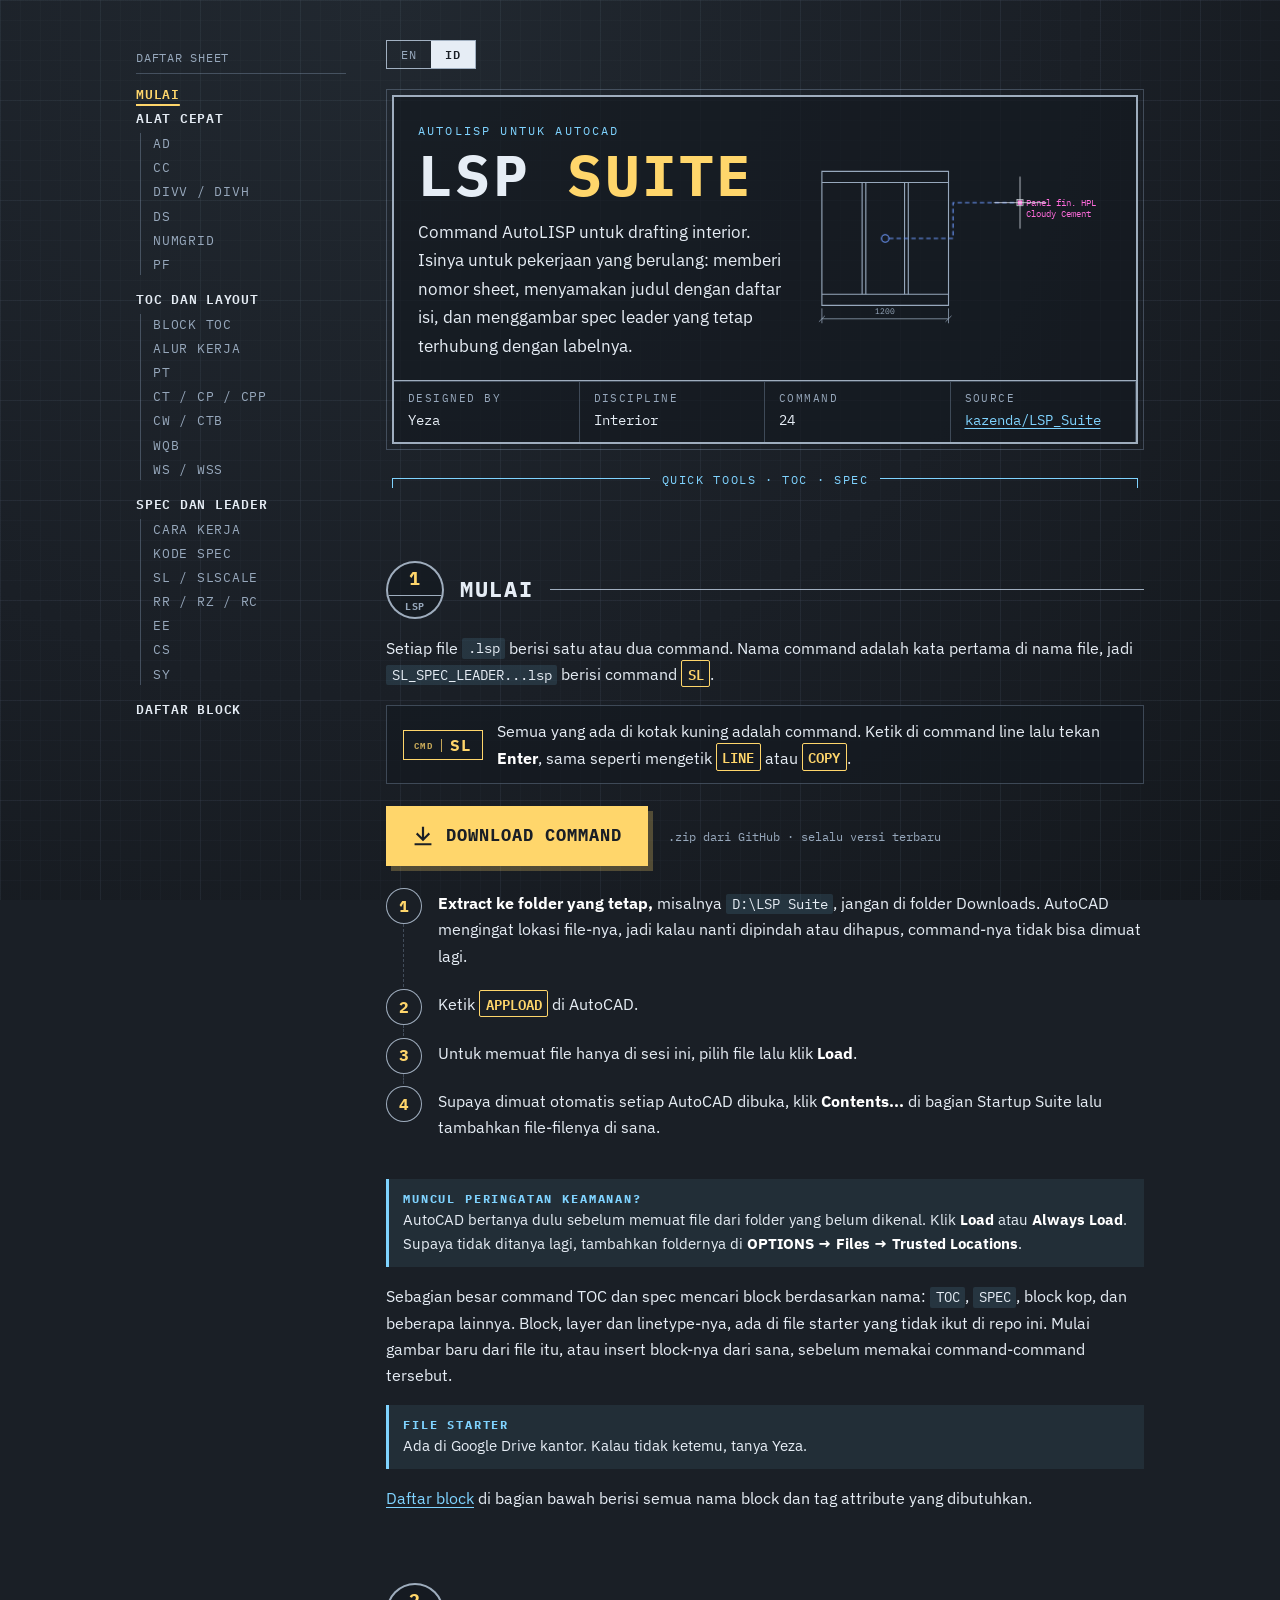
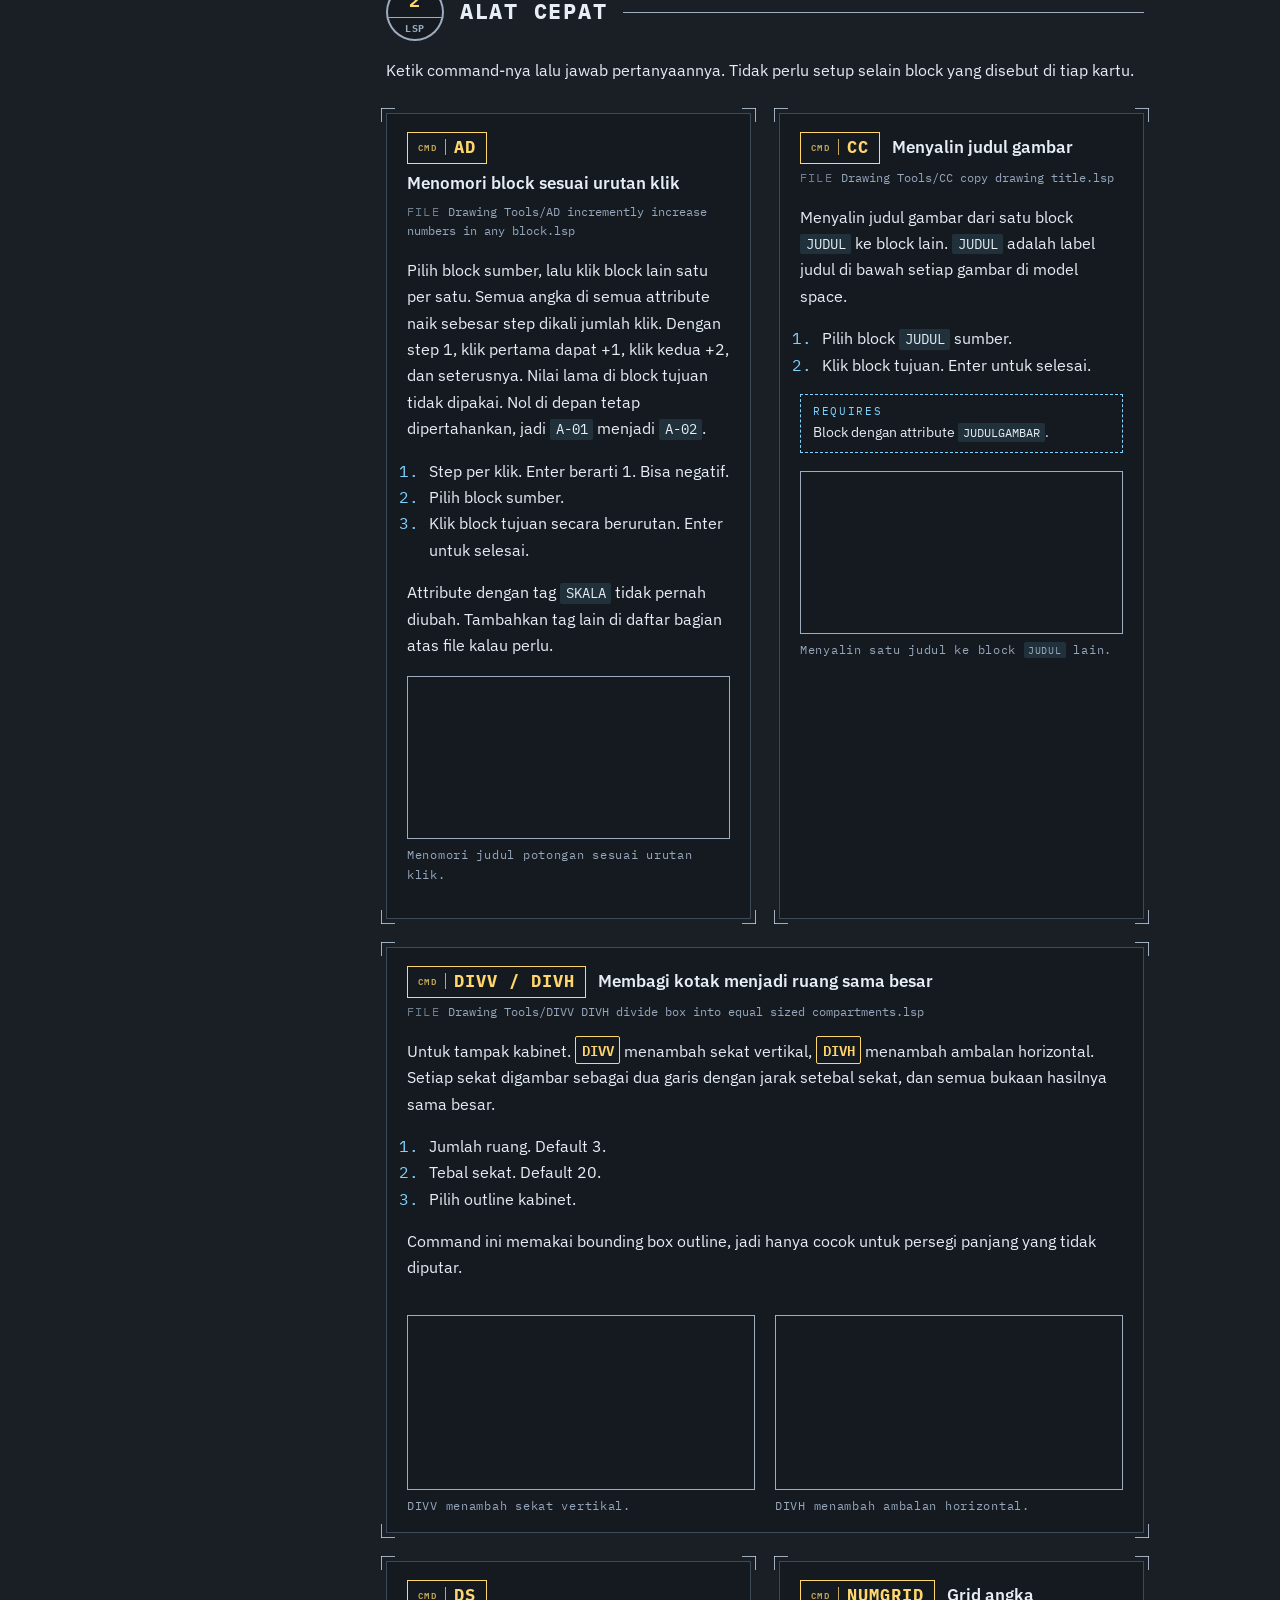
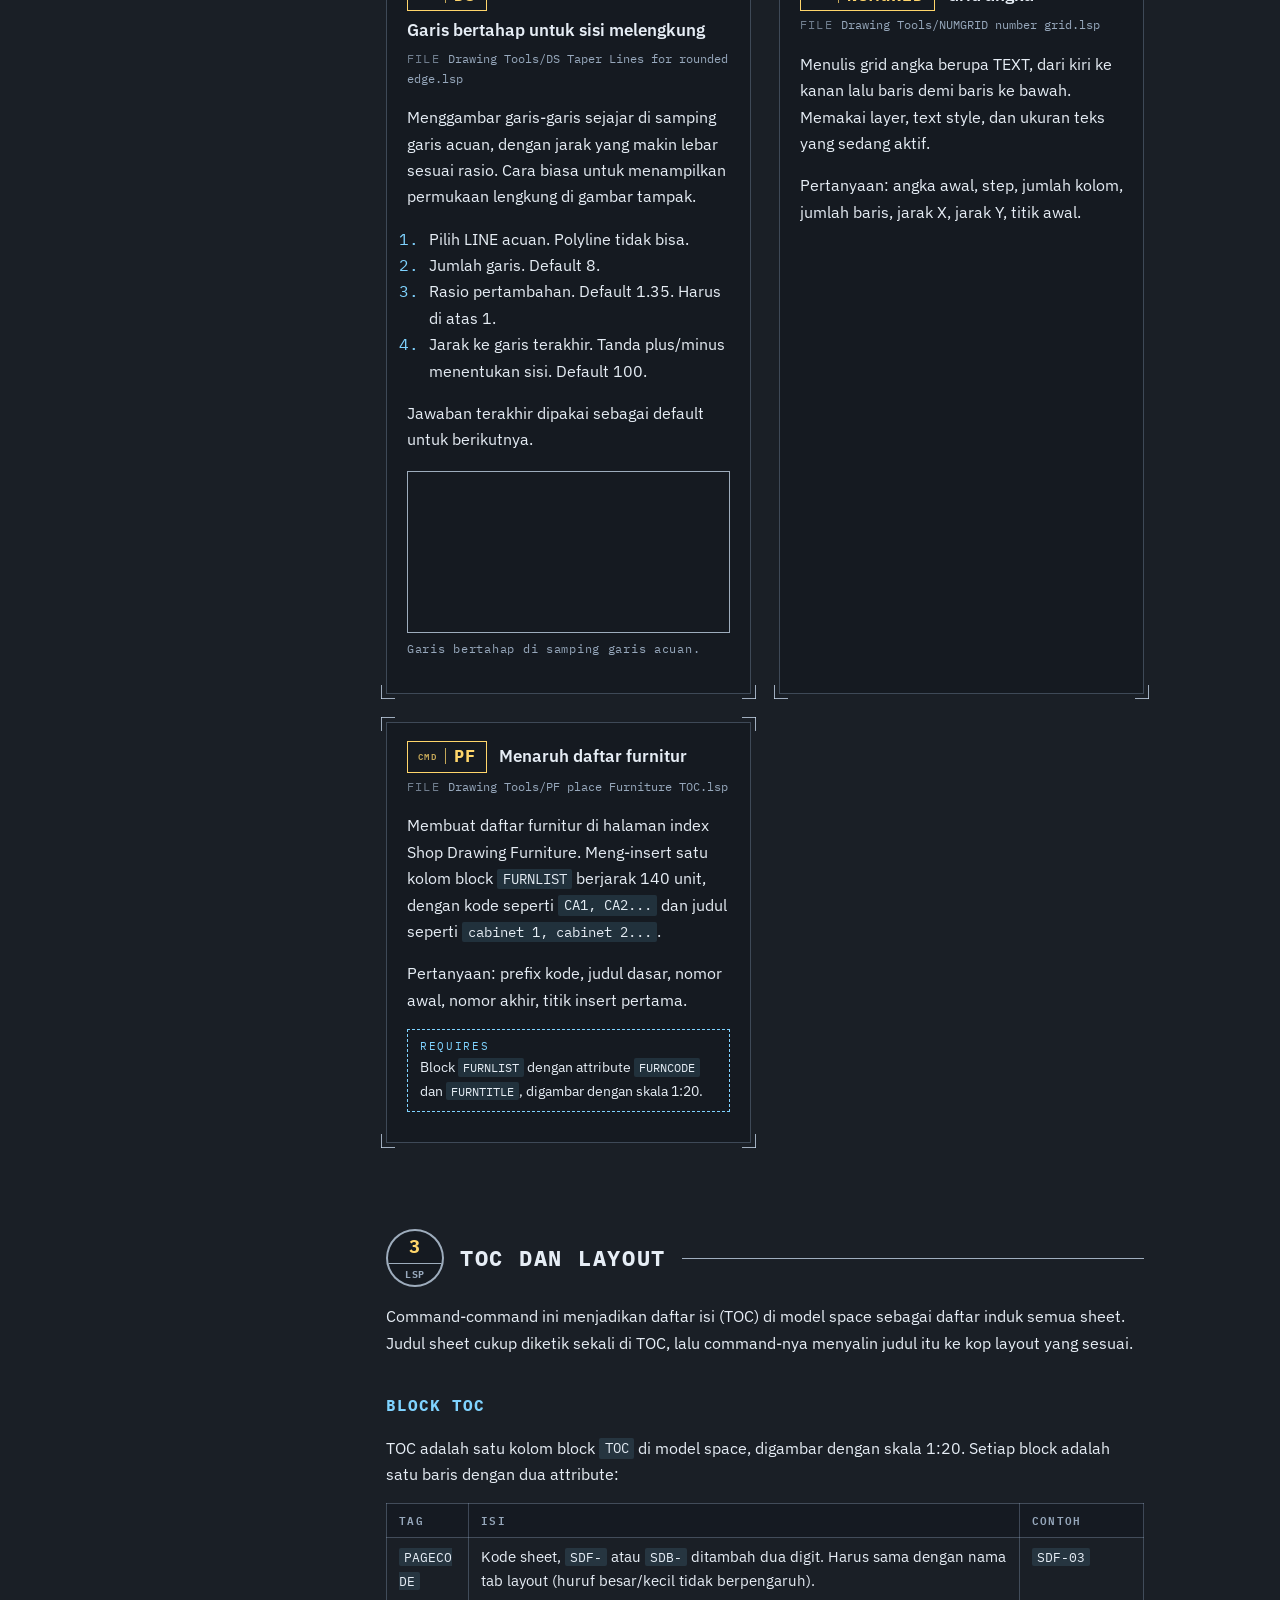
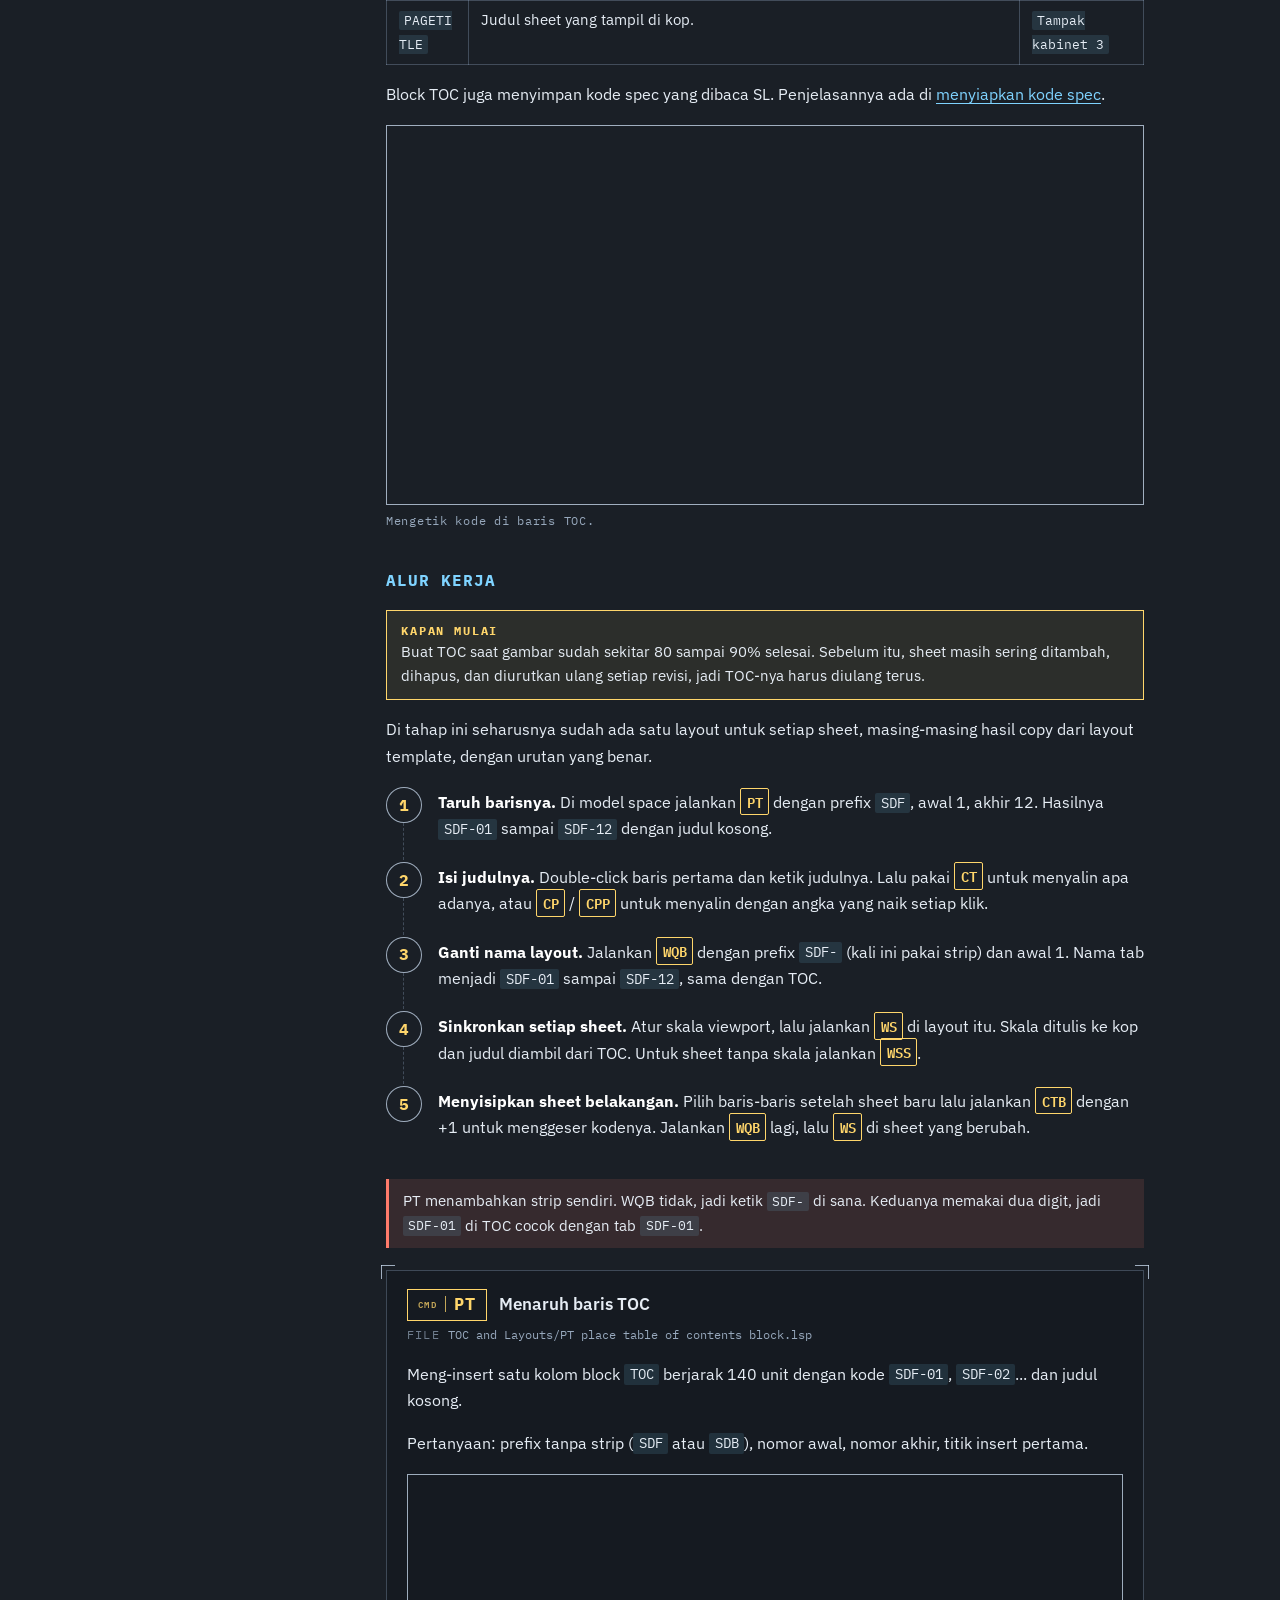
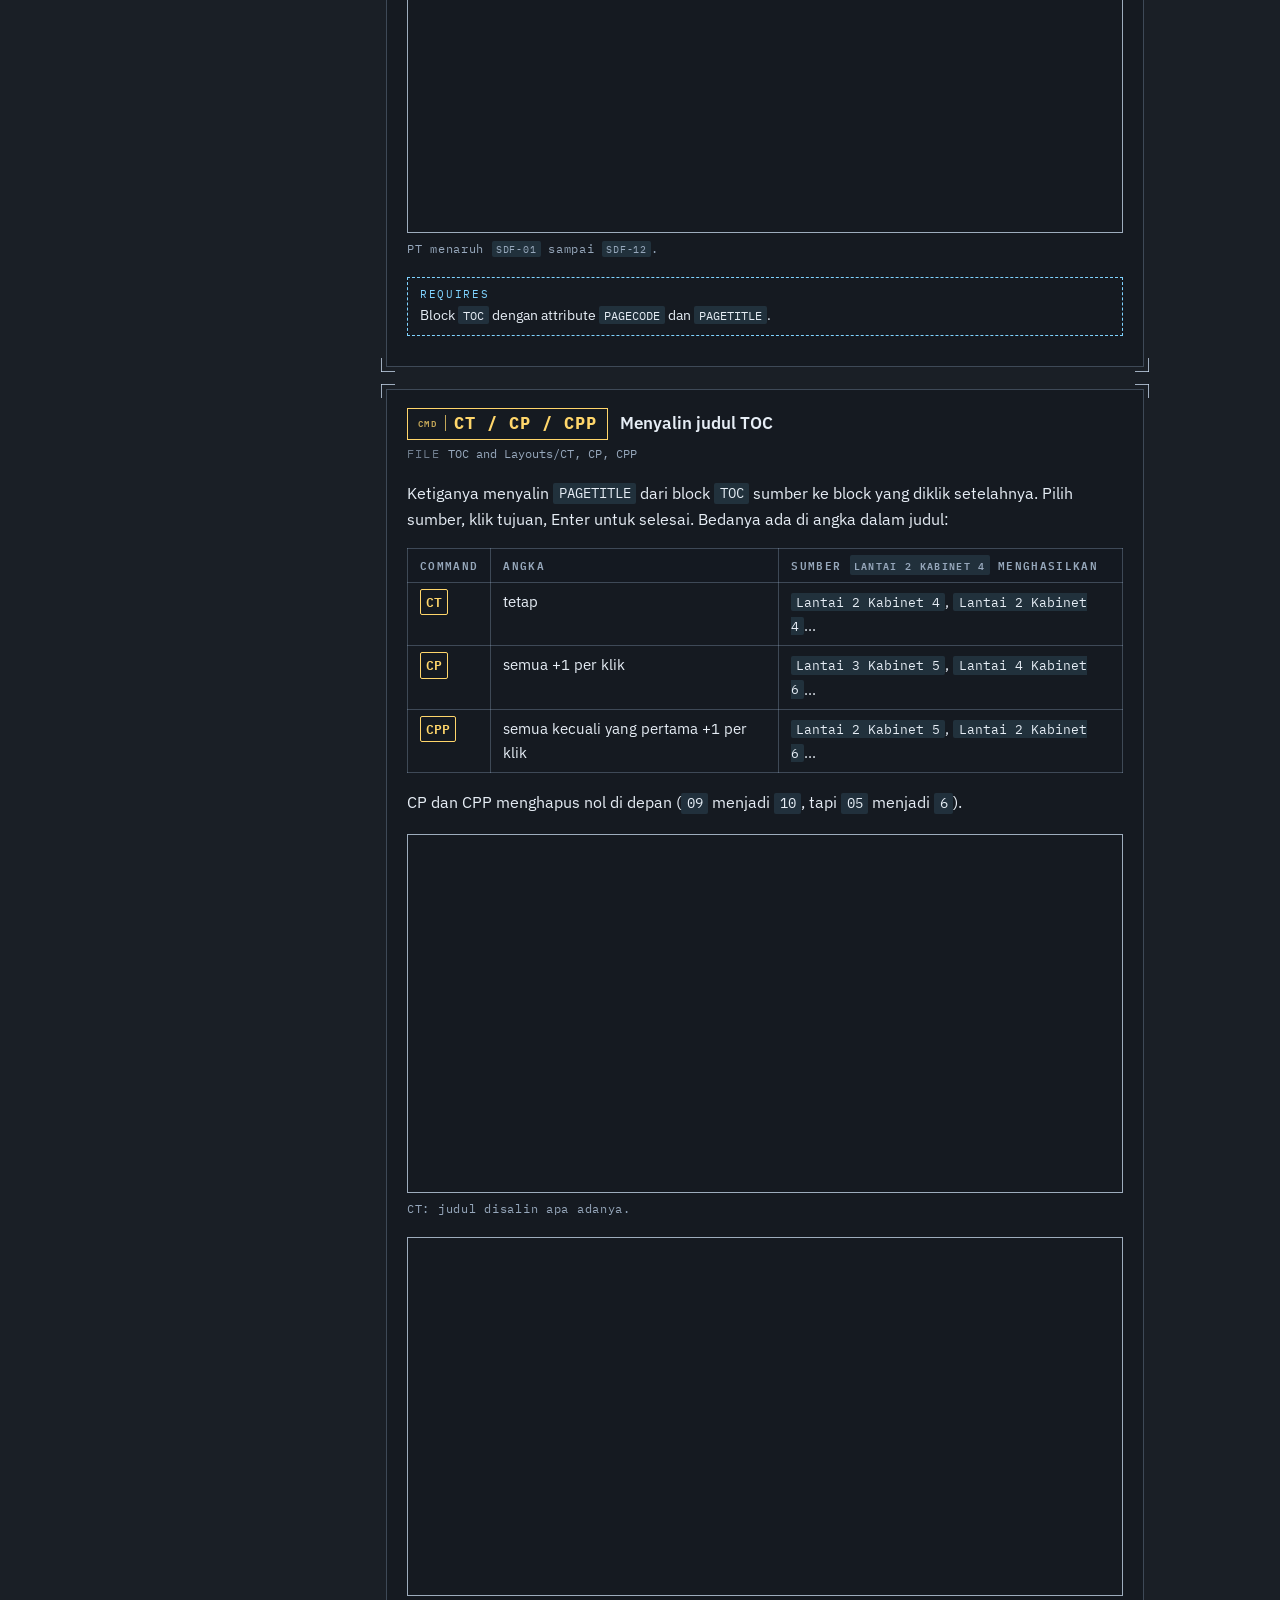
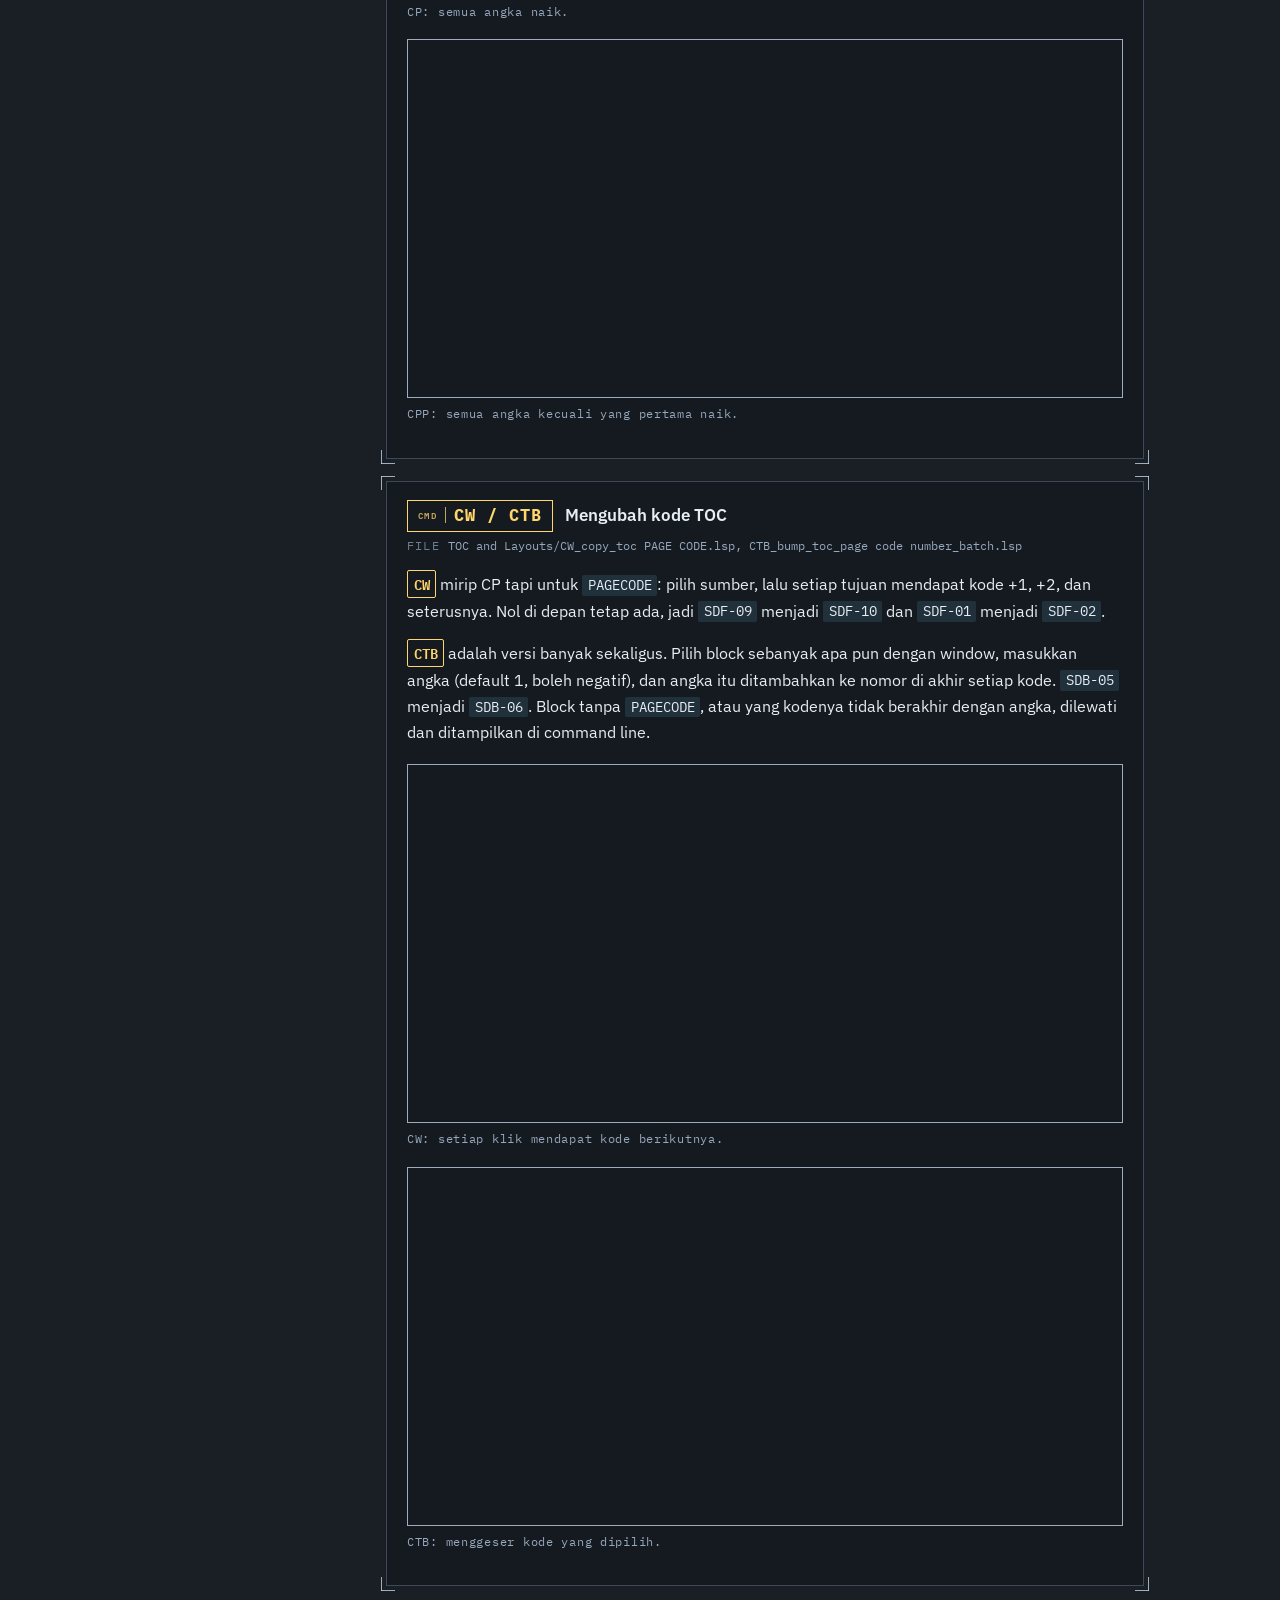
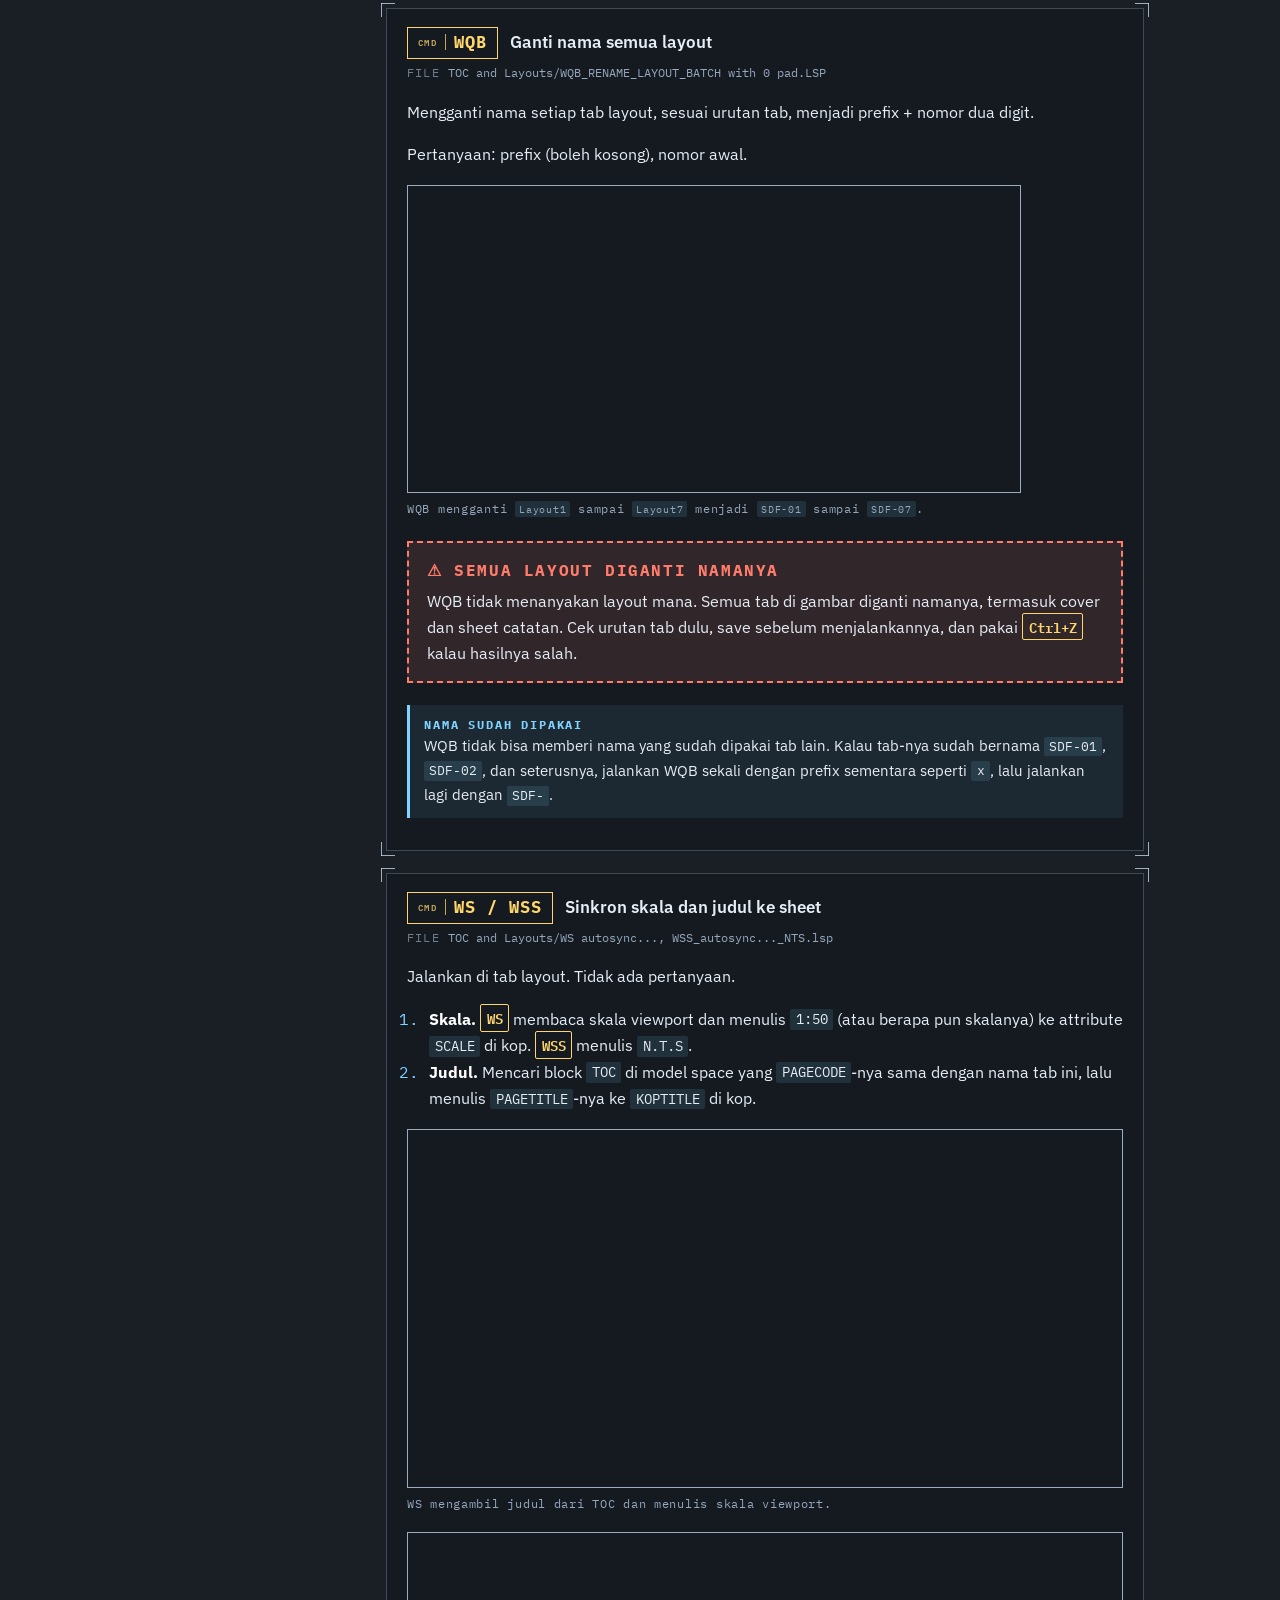
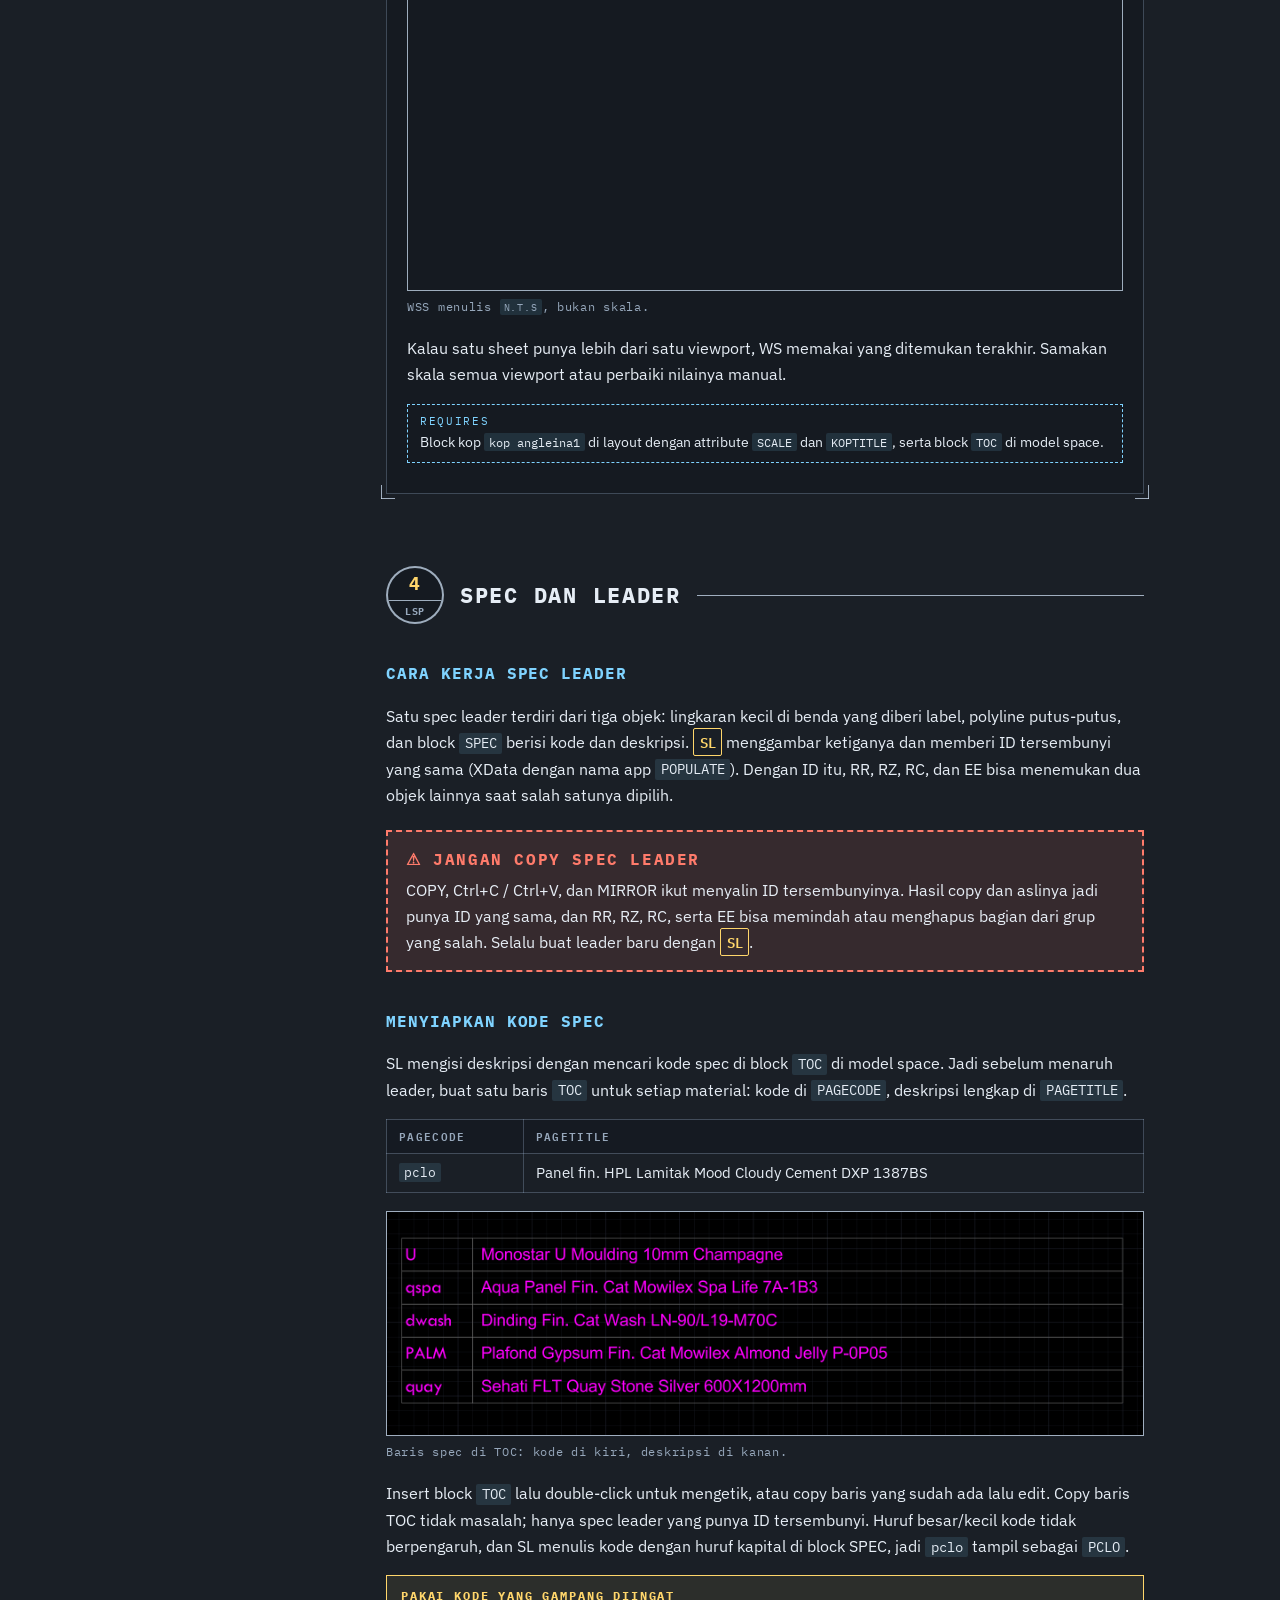
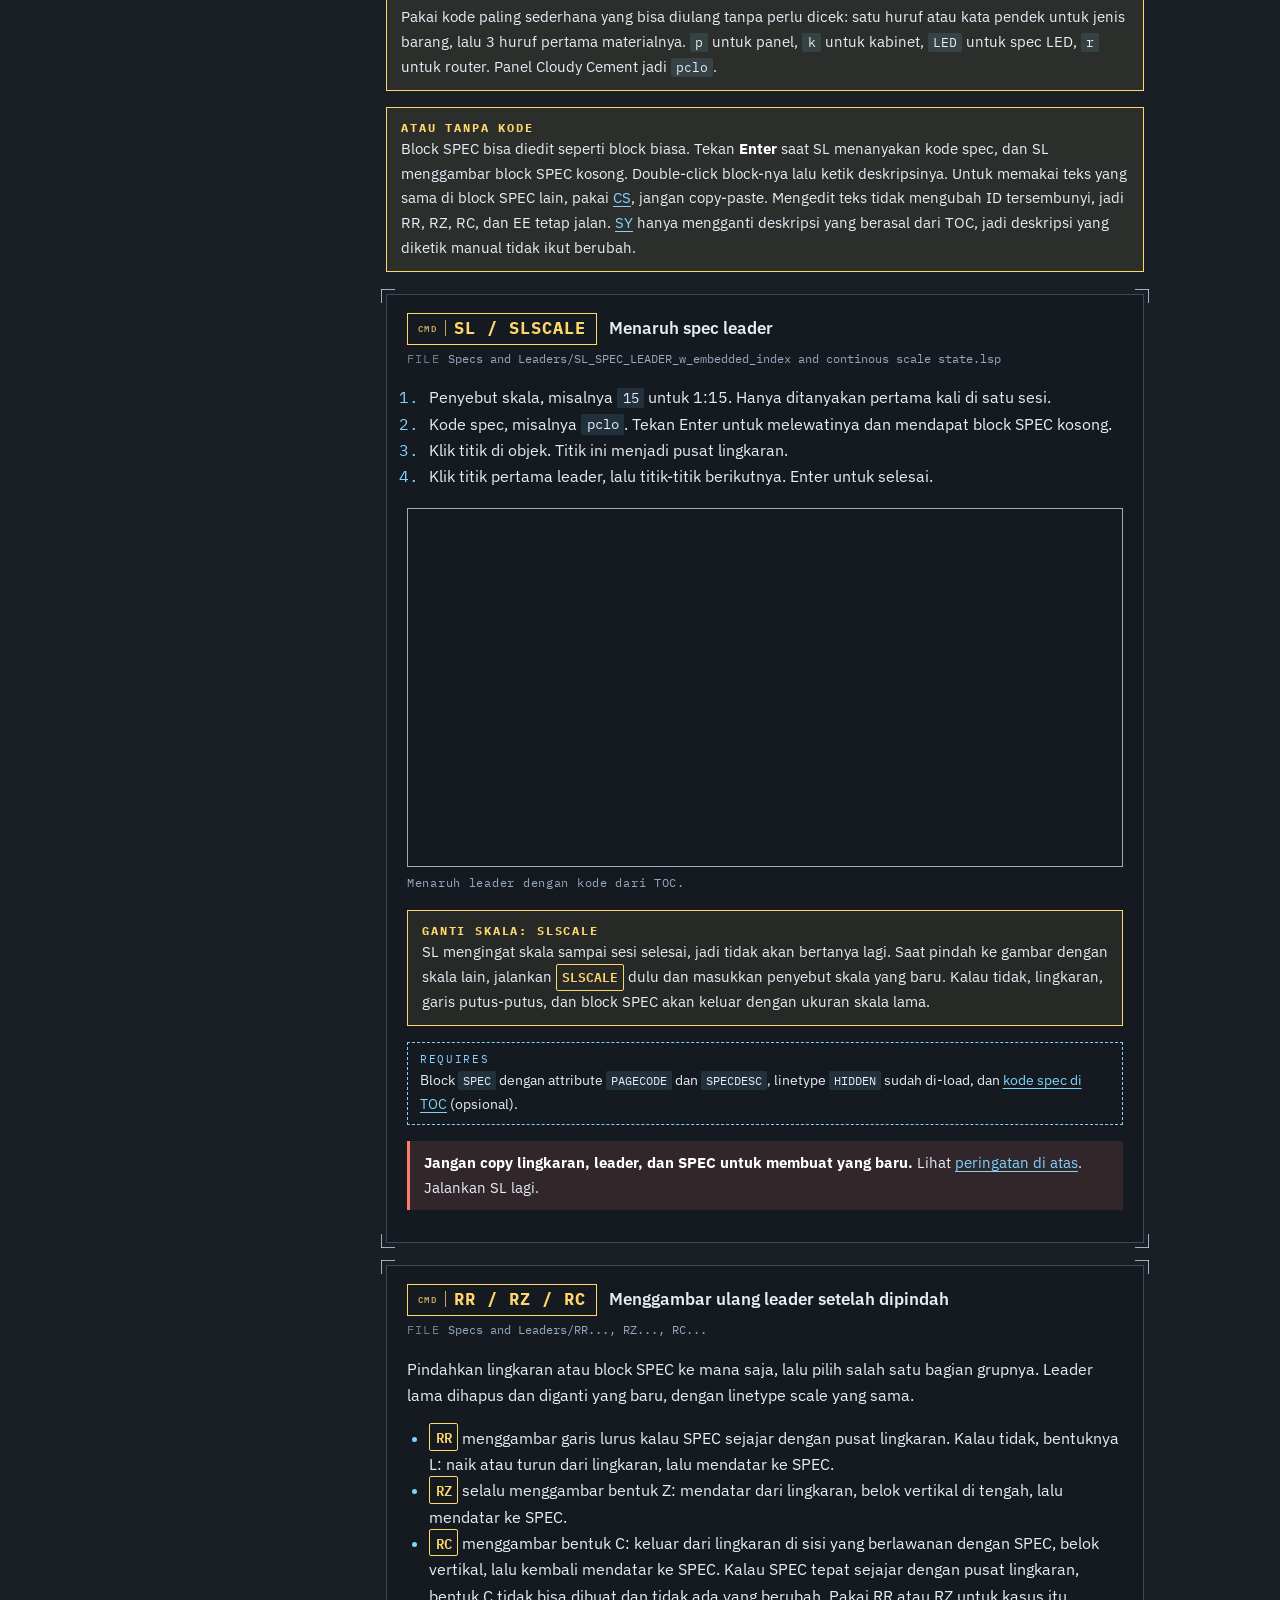
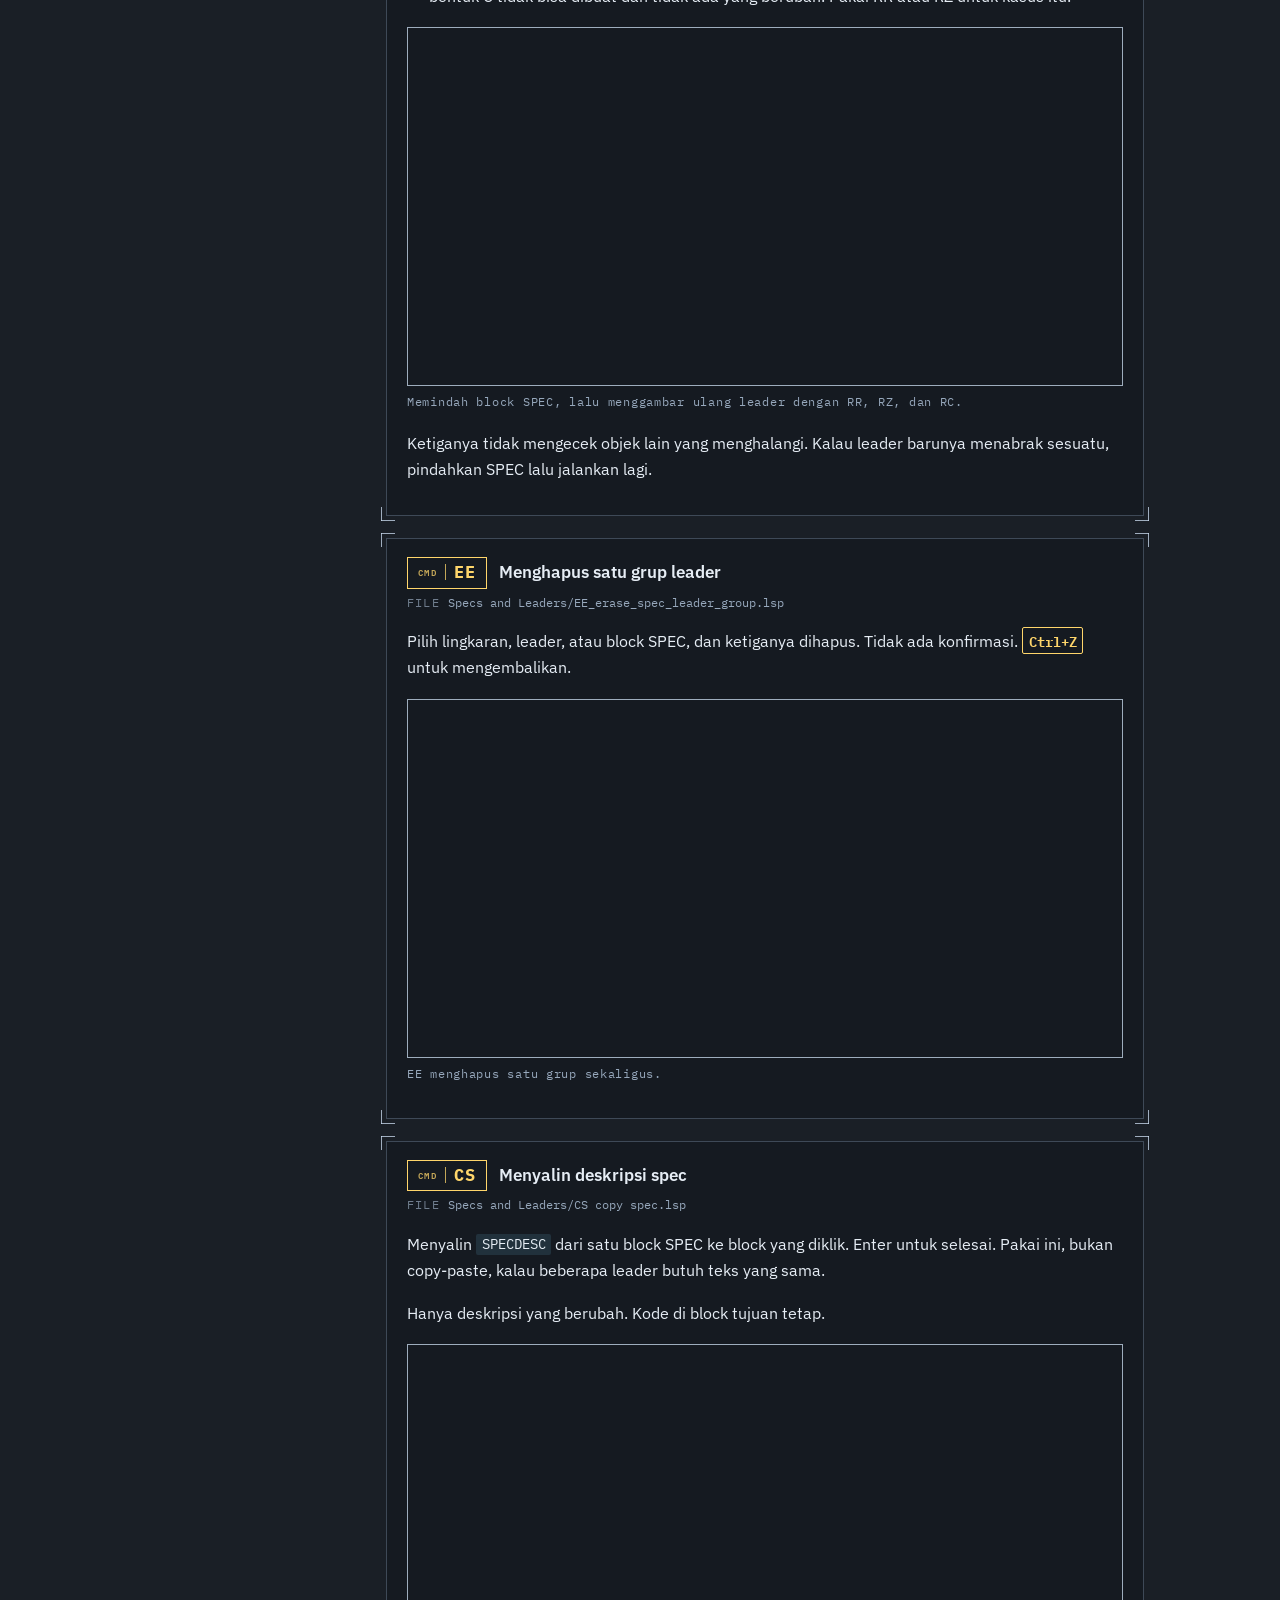
==== commit c240a550: "Add RC command, demo videos and guide site updates - RC: re-routes a spec leader as a C shape. Share" ====
--- a/id.html
+++ b/id.html
@@ -44,7 +44,7 @@
         <li><a href="#spec-how">Cara kerja</a></li>
         <li><a href="#spec-setup">Kode spec</a></li>
         <li><a href="#sl">SL / SLSCALE</a></li>
-        <li><a href="#rr">RR / RZ</a></li>
+        <li><a href="#rr">RR / RZ / RC</a></li>
         <li><a href="#ee">EE</a></li>
         <li><a href="#cs">CS</a></li>
         <li><a href="#sy">SY</a></li>
@@ -64,18 +64,47 @@
   <div class="lang-switch" aria-label="Bahasa"><a href="index.html" hreflang="en" lang="en">EN</a><span>ID</span></div>
   <div class="titleblock">
     <div class="tb-main">
+      <div class="tb-text">
       <p class="tb-kicker">AutoLISP untuk AutoCAD</p>
-      <h1>LSP Suite</h1>
-      <p class="lede">Command yang saya buat untuk drafting interior. Isinya untuk pekerjaan yang berulang: memberi nomor sheet, menyamakan judul dengan daftar isi, dan menggambar spec leader yang tetap terhubung dengan labelnya.</p>
+      <h1>LSP <span>Suite</span></h1>
+      <p class="lede">Command AutoLISP untuk drafting interior. Isinya untuk pekerjaan yang berulang: memberi nomor sheet, menyamakan judul dengan daftar isi, dan menggambar spec leader yang tetap terhubung dengan labelnya.</p>
+      </div>
+    <svg class="tb-art" viewBox="0 0 410 245" aria-hidden="true" focusable="false">
+      <g class="cab" fill="none" stroke-width="1.5">
+        <rect class="draw" pathLength="1" x="20" y="30" width="170" height="180"/>
+        <path class="draw" pathLength="1" d="M20 45H190M20 195H190" style="--d:.35s"/>
+        <path class="draw" pathLength="1" d="M74 45V195M79 45V195M131 45V195M136 45V195" style="--d:.7s"/>
+      </g>
+      <g class="dimline" style="--d:1s">
+        <path d="M20 214V234M190 214V234M20 228H190M16 232l8-8M186 232l8-8" fill="none"/>
+        <text x="105" y="222" text-anchor="middle">1200</text>
+      </g>
+      <g class="leader" style="--d:1.3s">
+        <circle cx="105" cy="120" r="5"/>
+        <polyline class="la" points="110,120 196,120 196,72 282,72"/>
+        <polyline class="lb" points="110,120 196,120 196,162 282,162"/>
+      </g>
+      <g class="spec" style="--d:1.7s">
+        <g class="spec-move">
+          <rect x="283" y="69" width="6" height="6"/>
+          <text x="294" y="76">Panel fin. HPL</text>
+          <text x="294" y="91">Cloudy Cement</text>
+        </g>
+      </g>
+      <g class="xhair" transform="translate(350 125)">
+        <path d="M-35 0H35M0 -35V35" fill="none"/>
+        <rect x="-4" y="-4" width="8" height="8" fill="none"/>
+      </g>
+    </svg>
     </div>
     <div class="tb-cells">
-      <div><span>Digambar</span>Yeza</div>
-      <div><span>Bidang</span>Interior</div>
-      <div><span>Command</span>23</div>
-      <div><span>Kode</span><a href="https://github.com/kazenda/LSP_Suite">kazenda/LSP_Suite</a></div>
-    </div>
-  </div>
-  <div class="dim">Alat cepat · TOC · Spec</div>
+      <div><span>Designed by</span>Yeza</div>
+      <div><span>Discipline</span>Interior</div>
+      <div><span>Command</span>24</div>
+      <div><span>Source</span><a href="https://github.com/kazenda/LSP_Suite">kazenda/LSP_Suite</a></div>
+    </div>
+  </div>
+  <div class="dim">Quick tools · TOC · Spec</div>
 </header>
 
 <section id="start">
@@ -99,7 +128,7 @@
     <li>Supaya dimuat otomatis setiap AutoCAD dibuka, klik <b>Contents...</b> di bagian Startup Suite lalu tambahkan file-filenya di sana.</li>
   </ol>
   <p class="note"><strong>Muncul peringatan keamanan?</strong>AutoCAD bertanya dulu sebelum memuat file dari folder yang belum dikenal. Klik <b>Load</b> atau <b>Always Load</b>. Supaya tidak ditanya lagi, tambahkan foldernya di <b>OPTIONS → Files → Trusted Locations</b>.</p>
-  <p>Sebagian besar command TOC dan spec mencari block berdasarkan nama: <code>TOC</code>, <code>SPEC</code>, block kop, dan beberapa lainnya. Block-block itu, beserta layer dan linetype-nya, ada di file starter yang tidak ikut di repo ini. Mulai gambar baru dari file itu, atau insert block-nya dari sana, sebelum memakai command-command tersebut.</p>
+  <p>Sebagian besar command TOC dan spec mencari block berdasarkan nama: <code>TOC</code>, <code>SPEC</code>, block kop, dan beberapa lainnya. Block, layer dan linetype-nya, ada di file starter yang tidak ikut di repo ini. Mulai gambar baru dari file itu, atau insert block-nya dari sana, sebelum memakai command-command tersebut.</p>
   <p class="note"><strong>File starter</strong>Ada di Google Drive kantor. Kalau tidak ketemu, tanya Yeza.</p>
   <p><a href="#ref">Daftar block</a> di bagian bawah berisi semua nama block dan tag attribute yang dibutuhkan.</p>
 </section>
@@ -121,6 +150,10 @@
       <li>Klik block tujuan secara berurutan. Enter untuk selesai.</li>
     </ol>
     <p>Attribute dengan tag <code>SKALA</code> tidak pernah diubah. Tambahkan tag lain di daftar bagian atas file kalau perlu.</p>
+    <figure>
+      <video src="images/ad-demo.mp4" width="950" height="520" autoplay loop muted playsinline></video>
+      <figcaption>Menomori judul potongan sesuai urutan klik.</figcaption>
+    </figure>
   </div>
 
   <div class="cmd" id="cc">
@@ -132,9 +165,13 @@
       <li>Klik block tujuan. Enter untuk selesai.</li>
     </ol>
     <p class="needs">Block dengan attribute <code>JUDULGAMBAR</code>.</p>
-  </div>
-
-  <div class="cmd" id="divv">
+    <figure>
+      <video src="images/cc-demo.mp4" width="1006" height="346" autoplay loop muted playsinline></video>
+      <figcaption>Menyalin satu judul ke block <code>JUDUL</code> lain.</figcaption>
+    </figure>
+  </div>
+
+  <div class="cmd wide" id="divv">
     <h3><span class="name">DIVV / DIVH</span><span class="what">Membagi kotak menjadi ruang sama besar</span></h3>
     <p class="file">Drawing Tools/DIVV DIVH divide box into equal sized compartments.lsp</p>
     <p>Untuk tampak kabinet. <kbd>DIVV</kbd> menambah sekat vertikal, <kbd>DIVH</kbd> menambah ambalan horizontal. Setiap sekat digambar sebagai dua garis dengan jarak setebal sekat, dan semua bukaan hasilnya sama besar.</p>
@@ -144,6 +181,16 @@
       <li>Pilih outline kabinet.</li>
     </ol>
     <p>Command ini memakai bounding box outline, jadi hanya cocok untuk persegi panjang yang tidak diputar.</p>
+    <div class="fig-pair">
+    <figure>
+      <video src="images/divv-demo.mp4" width="526" height="670" autoplay loop muted playsinline></video>
+      <figcaption>DIVV menambah sekat vertikal.</figcaption>
+    </figure>
+    <figure>
+      <video src="images/divh-demo.mp4" width="588" height="658" autoplay loop muted playsinline></video>
+      <figcaption>DIVH menambah ambalan horizontal.</figcaption>
+    </figure>
+    </div>
   </div>
 
   <div class="cmd" id="ds">
@@ -157,6 +204,10 @@
       <li>Jarak ke garis terakhir. Tanda plus/minus menentukan sisi. Default 100.</li>
     </ol>
     <p>Jawaban terakhir dipakai sebagai default untuk berikutnya.</p>
+    <figure>
+      <video src="images/ds-demo.mp4" width="886" height="600" autoplay loop muted playsinline></video>
+      <figcaption>Garis bertahap di samping garis acuan.</figcaption>
+    </figure>
   </div>
 
   <div class="cmd" id="numgrid">
@@ -171,7 +222,7 @@
     <p class="file">Drawing Tools/PF place Furniture TOC.lsp</p>
     <p>Membuat daftar furnitur di halaman index Shop Drawing Furniture. Meng-insert satu kolom block <code>FURNLIST</code> berjarak 140 unit, dengan kode seperti <code>CA1, CA2...</code> dan judul seperti <code>cabinet 1, cabinet 2...</code>.</p>
     <p>Pertanyaan: prefix kode, judul dasar, nomor awal, nomor akhir, titik insert pertama.</p>
-    <p class="needs">Block <code>FURNLIST</code> dengan attribute <code>FURNCODE</code> dan <code>FURNTITLE</code>.</p>
+    <p class="needs">Block <code>FURNLIST</code> dengan attribute <code>FURNCODE</code> dan <code>FURNTITLE</code>, digambar dengan skala 1:20.</p>
   </div>
 
   </div>
@@ -183,7 +234,7 @@
   <p>Command-command ini menjadikan daftar isi (TOC) di model space sebagai daftar induk semua sheet. Judul sheet cukup diketik sekali di TOC, lalu command-nya menyalin judul itu ke kop layout yang sesuai.</p>
 
   <h3 id="toc-block">Block TOC</h3>
-  <p>TOC adalah satu kolom block <code>TOC</code> di model space. Setiap block adalah satu baris dengan dua attribute:</p>
+  <p>TOC adalah satu kolom block <code>TOC</code> di model space, digambar dengan skala 1:20. Setiap block adalah satu baris dengan dua attribute:</p>
   <div class="table-wrap">
   <table>
     <tr><th>Tag</th><th>Isi</th><th>Contoh</th></tr>
@@ -192,6 +243,10 @@
   </table>
   </div>
   <p>Block TOC juga menyimpan kode spec yang dibaca SL. Penjelasannya ada di <a href="#spec-setup">menyiapkan kode spec</a>.</p>
+  <figure>
+    <video src="images/toc-setup.mp4" width="1472" height="682" autoplay loop muted playsinline></video>
+    <figcaption>Mengetik kode di baris TOC.</figcaption>
+  </figure>
 
   <h3 id="toc-workflow">Alur kerja</h3>
   <p class="tip"><strong>Kapan mulai</strong>Buat TOC saat gambar sudah sekitar 80 sampai 90% selesai. Sebelum itu, sheet masih sering ditambah, dihapus, dan diurutkan ulang setiap revisi, jadi TOC-nya harus diulang terus.</p>
@@ -210,6 +265,10 @@
     <p class="file">TOC and Layouts/PT place table of contents block.lsp</p>
     <p>Meng-insert satu kolom block <code>TOC</code> berjarak 140 unit dengan kode <code>SDF-01</code>, <code>SDF-02</code>... dan judul kosong.</p>
     <p>Pertanyaan: prefix tanpa strip (<code>SDF</code> atau <code>SDB</code>), nomor awal, nomor akhir, titik insert pertama.</p>
+    <figure>
+      <video src="images/pt-demo.mp4" width="878" height="564" autoplay loop muted playsinline></video>
+      <figcaption>PT menaruh <code>SDF-01</code> sampai <code>SDF-12</code>.</figcaption>
+    </figure>
     <p class="needs">Block <code>TOC</code> dengan attribute <code>PAGECODE</code> dan <code>PAGETITLE</code>.</p>
   </div>
 
@@ -226,6 +285,18 @@
     </table>
     </div>
     <p>CP dan CPP menghapus nol di depan (<code>09</code> menjadi <code>10</code>, tapi <code>05</code> menjadi <code>6</code>).</p>
+    <figure>
+      <video src="images/ct-demo.mp4" width="896" height="520" autoplay loop muted playsinline></video>
+      <figcaption>CT: judul disalin apa adanya.</figcaption>
+    </figure>
+    <figure>
+      <video src="images/cp-demo.mp4" width="856" height="484" autoplay loop muted playsinline></video>
+      <figcaption>CP: semua angka naik.</figcaption>
+    </figure>
+    <figure>
+      <video src="images/cpp-demo.mp4" width="880" height="544" autoplay loop muted playsinline></video>
+      <figcaption>CPP: semua angka kecuali yang pertama naik.</figcaption>
+    </figure>
   </div>
 
   <div class="cmd" id="cw">
@@ -233,6 +304,14 @@
     <p class="file">TOC and Layouts/CW_copy_toc PAGE CODE.lsp, CTB_bump_toc_page code number_batch.lsp</p>
     <p><kbd>CW</kbd> mirip CP tapi untuk <code>PAGECODE</code>: pilih sumber, lalu setiap tujuan mendapat kode +1, +2, dan seterusnya. Nol di depan tetap ada, jadi <code>SDF-09</code> menjadi <code>SDF-10</code> dan <code>SDF-01</code> menjadi <code>SDF-02</code>.</p>
     <p><kbd>CTB</kbd> adalah versi banyak sekaligus. Pilih block sebanyak apa pun dengan window, masukkan angka (default 1, boleh negatif), dan angka itu ditambahkan ke nomor di akhir setiap kode. <code>SDB-05</code> menjadi <code>SDB-06</code>. Block tanpa <code>PAGECODE</code>, atau yang kodenya tidak berakhir dengan angka, dilewati dan ditampilkan di command line.</p>
+    <figure>
+      <video src="images/cw-demo.mp4" width="854" height="550" autoplay loop muted playsinline></video>
+      <figcaption>CW: setiap klik mendapat kode berikutnya.</figcaption>
+    </figure>
+    <figure>
+      <video src="images/ctb-demo.mp4" width="858" height="518" autoplay loop muted playsinline></video>
+      <figcaption>CTB: menggeser kode yang dipilih.</figcaption>
+    </figure>
   </div>
 
   <div class="cmd" id="wqb">
@@ -240,10 +319,15 @@
     <p class="file">TOC and Layouts/WQB_RENAME_LAYOUT_BATCH with 0 pad.LSP</p>
     <p>Mengganti nama setiap tab layout, sesuai urutan tab, menjadi prefix + nomor dua digit.</p>
     <p>Pertanyaan: prefix (boleh kosong), nomor awal.</p>
+    <figure>
+      <video src="images/wqb-demo.mp4" width="614" height="258" autoplay loop muted playsinline></video>
+      <figcaption>WQB mengganti <code>Layout1</code> sampai <code>Layout7</code> menjadi <code>SDF-01</code> sampai <code>SDF-07</code>.</figcaption>
+    </figure>
     <div class="warn big" role="note">
       <strong>Semua layout diganti namanya</strong>
       WQB tidak menanyakan layout mana. Semua tab di gambar diganti namanya, termasuk cover dan sheet catatan. Cek urutan tab dulu, save sebelum menjalankannya, dan pakai <kbd>Ctrl+Z</kbd> kalau hasilnya salah.
     </div>
+    <p class="note"><strong>Nama sudah dipakai</strong>WQB tidak bisa memberi nama yang sudah dipakai tab lain. Kalau tab-nya sudah bernama <code>SDF-01</code>, <code>SDF-02</code>, dan seterusnya, jalankan WQB sekali dengan prefix sementara seperti <code>x</code>, lalu jalankan lagi dengan <code>SDF-</code>.</p>
   </div>
 
   <div class="cmd" id="ws">
@@ -254,6 +338,14 @@
       <li><b>Skala.</b> <kbd>WS</kbd> membaca skala viewport dan menulis <code>1:50</code> (atau berapa pun skalanya) ke attribute <code>SCALE</code> di kop. <kbd>WSS</kbd> menulis <code>N.T.S</code>.</li>
       <li><b>Judul.</b> Mencari block <code>TOC</code> di model space yang <code>PAGECODE</code>-nya sama dengan nama tab ini, lalu menulis <code>PAGETITLE</code>-nya ke <code>KOPTITLE</code> di kop.</li>
     </ol>
+    <figure>
+      <video src="images/ws-demo.mp4" width="1206" height="532" autoplay loop muted playsinline></video>
+      <figcaption>WS mengambil judul dari TOC dan menulis skala viewport.</figcaption>
+    </figure>
+    <figure>
+      <video src="images/wss-demo.mp4" width="1306" height="618" autoplay loop muted playsinline></video>
+      <figcaption>WSS menulis <code>N.T.S</code>, bukan skala.</figcaption>
+    </figure>
     <p>Kalau satu sheet punya lebih dari satu viewport, WS memakai yang ditemukan terakhir. Samakan skala semua viewport atau perbaiki nilainya manual.</p>
     <p class="needs">Block kop <code>kop angleina1</code> di layout dengan attribute <code>SCALE</code> dan <code>KOPTITLE</code>, serta block <code>TOC</code> di model space.</p>
   </div>
@@ -264,10 +356,10 @@
   <h2><span class="bubble"><b>4</b><i>LSP</i></span>Spec dan leader</h2>
 
   <h3 id="spec-how">Cara kerja spec leader</h3>
-  <p>Satu spec leader terdiri dari tiga objek: lingkaran kecil di benda yang diberi label, polyline putus-putus, dan block <code>SPEC</code> berisi kode dan deskripsi. <kbd>SL</kbd> menggambar ketiganya dan memberi ID tersembunyi yang sama (XData dengan nama app <code>POPULATE</code>). Dengan ID itu, RR, RZ, dan EE bisa menemukan dua objek lainnya saat salah satunya dipilih.</p>
+  <p>Satu spec leader terdiri dari tiga objek: lingkaran kecil di benda yang diberi label, polyline putus-putus, dan block <code>SPEC</code> berisi kode dan deskripsi. <kbd>SL</kbd> menggambar ketiganya dan memberi ID tersembunyi yang sama (XData dengan nama app <code>POPULATE</code>). Dengan ID itu, RR, RZ, RC, dan EE bisa menemukan dua objek lainnya saat salah satunya dipilih.</p>
   <div class="warn big" role="note">
     <strong>Jangan copy spec leader</strong>
-    COPY, Ctrl+C / Ctrl+V, dan MIRROR ikut menyalin ID tersembunyinya. Hasil copy dan aslinya jadi punya ID yang sama, dan RR, RZ, serta EE bisa memindah atau menghapus bagian dari grup yang salah. Selalu buat leader baru dengan <kbd>SL</kbd>.
+    COPY, Ctrl+C / Ctrl+V, dan MIRROR ikut menyalin ID tersembunyinya. Hasil copy dan aslinya jadi punya ID yang sama, dan RR, RZ, RC, serta EE bisa memindah atau menghapus bagian dari grup yang salah. Selalu buat leader baru dengan <kbd>SL</kbd>.
   </div>
 
   <h3 id="spec-setup">Menyiapkan kode spec</h3>
@@ -278,6 +370,10 @@
     <tr><td><code>pclo</code></td><td>Panel fin. HPL Lamitak Mood Cloudy Cement DXP 1387BS</td></tr>
   </table>
   </div>
+  <figure>
+    <img src="images/spec-codes-example.png" width="1704" height="504" alt="Satu kolom baris TOC berisi kode spec seperti qspa dan PALM di samping deskripsi materialnya" loading="lazy">
+    <figcaption>Baris spec di TOC: kode di kiri, deskripsi di kanan.</figcaption>
+  </figure>
   <p>Insert block <code>TOC</code> lalu double-click untuk mengetik, atau copy baris yang sudah ada lalu edit. Copy baris TOC tidak masalah; hanya spec leader yang punya ID tersembunyi. Huruf besar/kecil kode tidak berpengaruh, dan SL menulis kode dengan huruf kapital di block SPEC, jadi <code>pclo</code> tampil sebagai <code>PCLO</code>.</p>
   <div class="tip">
     <strong>Pakai kode yang gampang diingat</strong>
@@ -285,7 +381,7 @@
   </div>
   <div class="tip">
     <strong>Atau tanpa kode</strong>
-    Block SPEC bisa diedit seperti block biasa. Tekan <b>Enter</b> saat SL menanyakan kode spec, dan SL menggambar block SPEC kosong. Double-click block-nya lalu ketik deskripsinya. Untuk memakai teks yang sama di block SPEC lain, pakai <a href="#cs">CS</a>, jangan copy-paste. Mengedit teks tidak mengubah ID tersembunyi, jadi RR, RZ, dan EE tetap jalan. <a href="#sy">SY</a> hanya mengganti deskripsi yang berasal dari TOC, jadi deskripsi yang diketik manual tidak ikut berubah.
+    Block SPEC bisa diedit seperti block biasa. Tekan <b>Enter</b> saat SL menanyakan kode spec, dan SL menggambar block SPEC kosong. Double-click block-nya lalu ketik deskripsinya. Untuk memakai teks yang sama di block SPEC lain, pakai <a href="#cs">CS</a>, jangan copy-paste. Mengedit teks tidak mengubah ID tersembunyi, jadi RR, RZ, RC, dan EE tetap jalan. <a href="#sy">SY</a> hanya mengganti deskripsi yang berasal dari TOC, jadi deskripsi yang diketik manual tidak ikut berubah.
   </div>
 
   <div class="cmd" id="sl">
@@ -297,6 +393,10 @@
       <li>Klik titik di objek. Titik ini menjadi pusat lingkaran.</li>
       <li>Klik titik pertama leader, lalu titik-titik berikutnya. Enter untuk selesai.</li>
     </ol>
+    <figure>
+      <video src="images/sl-demo.mp4" width="1408" height="756" autoplay loop muted playsinline></video>
+      <figcaption>Menaruh leader dengan kode dari TOC.</figcaption>
+    </figure>
     <div class="tip">
       <strong>Ganti skala: SLSCALE</strong>
       SL mengingat skala sampai sesi selesai, jadi tidak akan bertanya lagi. Saat pindah ke gambar dengan skala lain, jalankan <kbd>SLSCALE</kbd> dulu dan masukkan penyebut skala yang baru. Kalau tidak, lingkaran, garis putus-putus, dan block SPEC akan keluar dengan ukuran skala lama.
@@ -306,20 +406,29 @@
   </div>
 
   <div class="cmd" id="rr">
-    <h3><span class="name">RR / RZ</span><span class="what">Menggambar ulang leader setelah dipindah</span></h3>
-    <p class="file">Specs and Leaders/RR..., RZ...</p>
+    <h3><span class="name">RR / RZ / RC</span><span class="what">Menggambar ulang leader setelah dipindah</span></h3>
+    <p class="file">Specs and Leaders/RR..., RZ..., RC...</p>
     <p>Pindahkan lingkaran atau block SPEC ke mana saja, lalu pilih salah satu bagian grupnya. Leader lama dihapus dan diganti yang baru, dengan linetype scale yang sama.</p>
     <ul>
       <li><kbd>RR</kbd> menggambar garis lurus kalau SPEC sejajar dengan pusat lingkaran. Kalau tidak, bentuknya L: naik atau turun dari lingkaran, lalu mendatar ke SPEC.</li>
       <li><kbd>RZ</kbd> selalu menggambar bentuk Z: mendatar dari lingkaran, belok vertikal di tengah, lalu mendatar ke SPEC.</li>
+      <li><kbd>RC</kbd> menggambar bentuk C: keluar dari lingkaran di sisi yang berlawanan dengan SPEC, belok vertikal, lalu kembali mendatar ke SPEC. Kalau SPEC tepat sejajar dengan pusat lingkaran, bentuk C tidak bisa dibuat dan tidak ada yang berubah. Pakai RR atau RZ untuk kasus itu.</li>
     </ul>
-    <p>Keduanya tidak mengecek objek lain yang menghalangi. Kalau leader barunya menabrak sesuatu, pindahkan SPEC lalu jalankan lagi.</p>
+    <figure>
+      <video src="images/rr-rz-rc-demo.mp4" width="1268" height="676" autoplay loop muted playsinline></video>
+      <figcaption>Memindah block SPEC, lalu menggambar ulang leader dengan RR, RZ, dan RC.</figcaption>
+    </figure>
+    <p>Ketiganya tidak mengecek objek lain yang menghalangi. Kalau leader barunya menabrak sesuatu, pindahkan SPEC lalu jalankan lagi.</p>
   </div>
 
   <div class="cmd" id="ee">
     <h3><span class="name">EE</span><span class="what">Menghapus satu grup leader</span></h3>
     <p class="file">Specs and Leaders/EE_erase_spec_leader_group.lsp</p>
     <p>Pilih lingkaran, leader, atau block SPEC, dan ketiganya dihapus. Tidak ada konfirmasi. <kbd>Ctrl+Z</kbd> untuk mengembalikan.</p>
+    <figure>
+      <video src="images/ee-demo.mp4" width="1260" height="656" autoplay loop muted playsinline></video>
+      <figcaption>EE menghapus satu grup sekaligus.</figcaption>
+    </figure>
   </div>
 
   <div class="cmd" id="cs">
@@ -327,6 +436,10 @@
     <p class="file">Specs and Leaders/CS copy spec.lsp</p>
     <p>Menyalin <code>SPECDESC</code> dari satu block SPEC ke block yang diklik. Enter untuk selesai. Pakai ini, bukan copy-paste, kalau beberapa leader butuh teks yang sama.</p>
     <p>Hanya deskripsi yang berubah. Kode di block tujuan tetap.</p>
+    <figure>
+      <video src="images/cs-demo.mp4" width="1298" height="644" autoplay loop muted playsinline></video>
+      <figcaption>CS menyalin deskripsi ke block SPEC lain.</figcaption>
+    </figure>
   </div>
 
   <div class="cmd" id="sy">
@@ -346,23 +459,30 @@
     <tr><th>Block</th><th>Attribute</th><th>Lokasi</th><th>Dipakai oleh</th></tr>
     <tr><td><code>TOC</code></td><td><code>PAGECODE</code>, <code>PAGETITLE</code></td><td>Model space</td><td>PT, CT, CP, CPP, CW, CTB, WS, WSS, SL, SY</td></tr>
     <tr><td><code>kop angleina1</code></td><td><code>SCALE</code>, <code>KOPTITLE</code></td><td>Setiap layout</td><td>WS, WSS</td></tr>
-    <tr><td><code>SPEC</code></td><td><code>PAGECODE</code>, <code>SPECDESC</code> (multiline)</td><td>Model space</td><td>SL, RR, RZ, EE, CS, SY</td></tr>
+    <tr><td><code>SPEC</code></td><td><code>PAGECODE</code>, <code>SPECDESC</code> (multiline)</td><td>Model space</td><td>SL, RR, RZ, RC, EE, CS, SY</td></tr>
     <tr><td><code>JUDUL</code></td><td><code>JUDULGAMBAR</code></td><td>Model space</td><td>CC</td></tr>
     <tr><td><code>FURNLIST</code></td><td><code>FURNCODE</code>, <code>FURNTITLE</code></td><td>Model space</td><td>PF</td></tr>
   </table>
   </div>
-  <p>Linetype <code>HIDDEN</code> harus sudah di-load untuk SL, RR, dan RZ.</p>
+  <p>Linetype <code>HIDDEN</code> harus sudah di-load untuk SL, RR, RZ, dan RC.</p>
 </section>
+
+<aside class="ask">
+  <strong>Punya ide untuk mengotomatisasi bagian tertentu dari gambar?</strong>
+  <p>Kasih tahu Yeza. Dia bisa membuatkan command LSP khusus dan dynamic block untuk bagian gambar yang berulang.</p>
+</aside>
 
 <footer class="titlestrip">
   <div><span>Judul</span>Referensi LSP Suite</div>
-  <div><span>Digambar</span>Yeza</div>
+  <div><span>Dirancang</span>Yeza</div>
   <div><span>Skala</span>N.T.S</div>
   <div><span>Sheet</span>1 dari 1</div>
-  <div class="wide">Dibagikan apa adanya. Coba command-nya dulu di salinan gambar. Silakan tanya AI mana saja untuk bantuan debugging dan troubleshooting. Mereka lebih paham kodenya daripada Yeza ;)</div>
+  <div><span>Terakhir diperbarui</span><time id="updated" datetime="2026-09-30">30 Sep 2026</time></div>
+  <div class="wide">Dibagikan apa adanya. Coba command-nya dulu di file backup. Silakan tanya AI mana saja untuk bantuan debugging dan troubleshooting. Mereka lebih paham kodenya daripada Yeza ;)</div>
 </footer>
 
 </main>
 </div>
+<script src="site.js"></script>
 </body>
 </html>
--- a/style.css
+++ b/style.css
@@ -1,11 +1,11 @@
 /* LSP Suite: blueprint theme */
 
 :root {
-  /* AutoCAD's dark model space is rgb(33, 40, 48) */
-  --paper: #212830;
-  --paper-deep: #1a2027;
-  --grid-fine: rgba(120, 140, 165, 0.08);
-  --grid-major: rgba(120, 140, 165, 0.18);
+  /* a shade darker than AutoCAD's model space, rgb(33, 40, 48), so body text reads well */
+  --paper: #1a1f26;
+  --paper-deep: #14181d;
+  --grid-fine: rgba(120, 140, 165, 0.035);
+  --grid-major: rgba(120, 140, 165, 0.08);
   --ink: #e6edf5;
   --ink-soft: #97a8bc;
   --line: rgba(170, 195, 225, 0.28);
@@ -15,6 +15,8 @@
   --cyan: #7fd3ff;
   --red: #ff7b6b;         /* redline */
   --red-tint: rgba(255, 123, 107, 0.12);
+  --magenta: #ff6bdc;     /* attribute text, like the SPEC block */
+  --blue: #6f9bff;        /* spec leader linetype */
   --code-bg: rgba(127, 211, 255, 0.12);
   --mono: "IBM Plex Mono", ui-monospace, "Cascadia Mono", Consolas, monospace;
   --sans: "IBM Plex Sans", system-ui, "Segoe UI", Roboto, sans-serif;
@@ -34,7 +36,7 @@
     linear-gradient(90deg, var(--grid-major) 1px, transparent 1px),
     linear-gradient(var(--grid-fine) 1px, transparent 1px),
     linear-gradient(90deg, var(--grid-fine) 1px, transparent 1px),
-    radial-gradient(ellipse at 30% 0%, #28323d 0%, var(--paper) 55%, var(--paper-deep) 100%);
+    radial-gradient(ellipse at 30% 0%, #212830 0%, var(--paper) 55%, var(--paper-deep) 100%);
   background-size: 100px 100px, 100px 100px, 20px 20px, 20px 20px, 100% 100%;
   background-attachment: fixed;
 }
@@ -61,7 +63,7 @@
 /* ---------- layout ---------- */
 
 .layout {
-  max-width: 1160px;
+  max-width: 1040px;  /* narrow enough that full-width text lines stay readable */
   margin: 0 auto;
   padding: 0 16px;
   display: grid;
@@ -83,9 +85,39 @@
   letter-spacing: 0.06em;
 }
 nav.side ul { list-style: none; margin: 0; padding: 0; }
-nav.side a { color: var(--ink-soft); text-decoration: none; }
-nav.side a:hover { color: var(--accent); }
+nav.side a {
+  position: relative;
+  color: var(--ink-soft);
+  text-decoration: underline 1px transparent;
+  text-underline-offset: 5px;
+  transition: color 0.15s, text-decoration-color 0.15s;
+}
+nav.side a:hover { color: var(--accent); text-decoration-color: rgba(255, 214, 107, 0.45); }
 nav.side .group > a { color: var(--ink); font-weight: 600; }
+/* the section you're reading, set by nav.js: underline plus a blinking dot,
+   which sits on the vertical rule for sub-items */
+nav.side a.active {
+  color: var(--accent);
+  text-decoration-color: var(--accent);
+  text-decoration-thickness: 1.5px;
+}
+nav.side a.active::before {
+  content: "";
+  position: absolute;
+  left: -15px;
+  top: 50%;
+  width: 6px;
+  height: 6px;
+  margin-top: -3px;
+  border-radius: 50%;
+  background: var(--accent);
+  box-shadow: 0 0 6px rgba(255, 214, 107, 0.6);
+}
+@media (prefers-reduced-motion: no-preference) {
+  nav.side a.active::before { animation: nav-blink 1.6s ease-in-out infinite alternate; }
+}
+@keyframes nav-blink { from { opacity: 1; } to { opacity: 0.15; } }
+nav.side .group > a.in-group { color: var(--accent); }
 nav.side .label {
   display: block;
   color: var(--ink-soft);
@@ -163,7 +195,68 @@
   text-transform: uppercase;
   margin: 0 0 14px;
 }
+.titleblock h1 span { color: var(--accent); }
 .titleblock .lede { font-size: 1.08rem; color: var(--ink); margin: 0; max-width: 62ch; }
+
+/* hero drawing: a cabinet with DIVV dividers and a spec leader */
+.titleblock .tb-main { display: grid; gap: 18px; align-items: center; }
+@media (min-width: 760px) {
+  .titleblock .tb-main { grid-template-columns: 1fr minmax(300px, 44%); }
+}
+.tb-art { width: 100%; max-width: 420px; height: auto; justify-self: center; }
+.tb-art .cab { stroke: var(--ink-soft); }
+.tb-art .dimline { stroke: var(--ink-soft); stroke-width: 1; opacity: 0.8; }
+.tb-art .dimline text { fill: var(--ink-soft); stroke: none; font: 11px var(--mono); }
+.tb-art .leader circle { fill: none; stroke: var(--blue); stroke-width: 1.5; }
+.tb-art .leader polyline { fill: none; stroke: var(--blue); stroke-width: 1.5; stroke-dasharray: 6 4; }
+.tb-art .leader .lb { opacity: 0; }
+.tb-art .spec rect { fill: var(--magenta); }
+.tb-art .spec text { fill: var(--magenta); font: 12px var(--mono); }
+.tb-art .xhair { stroke: var(--ink); stroke-width: 1; }
+
+@media (prefers-reduced-motion: no-preference) {
+  /* intro: the drawing sketches itself in */
+  .tb-art .draw {
+    stroke-dasharray: 1;
+    stroke-dashoffset: 1;
+    animation: tb-draw 0.8s ease-out var(--d, 0s) forwards;
+  }
+  .tb-art .dimline, .tb-art .leader, .tb-art .spec {
+    opacity: 0;
+    animation: tb-fade 0.5s ease-out var(--d, 0s) forwards;
+  }
+  /* loop: the crosshair drags the SPEC down and back, the leader re-routes each time */
+  .tb-art .xhair     { animation: tb-xhair 10s ease-in-out 2.4s infinite both; }
+  .tb-art .spec-move { animation: tb-spec 10s ease-in-out 2.4s infinite both; }
+  .tb-art .leader .la { animation: tb-la 10s linear 2.4s infinite both; }
+  .tb-art .leader .lb { animation: tb-lb 10s linear 2.4s infinite both; }
+}
+@keyframes tb-draw { to { stroke-dashoffset: 0; } }
+@keyframes tb-fade { to { opacity: 1; } }
+@keyframes tb-xhair {
+  0%       { transform: translate(286px, 72px); }
+  8%, 18%  { transform: translate(350px, 125px); }
+  26%      { transform: translate(286px, 72px); }
+  40%      { transform: translate(286px, 162px); }
+  50%, 58% { transform: translate(350px, 205px); }
+  66%      { transform: translate(286px, 162px); }
+  80%, 100% { transform: translate(286px, 72px); }
+}
+@keyframes tb-spec {
+  0%, 26%   { transform: translate(0, 0); }
+  40%, 66%  { transform: translate(0, 90px); }
+  80%, 100% { transform: translate(0, 0); }
+}
+@keyframes tb-la {
+  0%, 40%   { opacity: 1; }
+  44%, 84%  { opacity: 0; }
+  90%, 100% { opacity: 1; }
+}
+@keyframes tb-lb {
+  0%, 44%   { opacity: 0; }
+  50%, 80%  { opacity: 1; }
+  84%, 100% { opacity: 0; }
+}
 .titleblock .tb-cells {
   display: grid;
   grid-template-columns: repeat(2, 1fr);
@@ -265,7 +358,6 @@
   margin: 36px 0 10px;
   color: var(--cyan);
 }
-p, li { max-width: 74ch; }
 
 /* ---------- download button ---------- */
 
@@ -371,7 +463,6 @@
   background: var(--panel);
   padding: 12px 16px;
   margin: 18px 0;
-  max-width: 74ch;
 }
 .legend .name {
   font-family: var(--mono);
@@ -427,6 +518,9 @@
 @media (min-width: 760px) {
   .grid { grid-template-columns: 1fr 1fr; }
   .grid .cmd { margin: 14px 0; }
+  .grid .cmd.wide { grid-column: 1 / -1; }
+  .fig-pair { display: grid; grid-template-columns: 1fr 1fr; gap: 20px; }
+  .fig-pair figure { margin-bottom: 0; }
 }
 
 /* ---------- tables ---------- */
@@ -546,10 +640,29 @@
   margin-top: 6px;
 }
 
+/* ---------- request box above the footer ---------- */
+
+.ask {
+  margin-top: 80px;
+  padding: 18px 22px;
+  border: 1.5px dashed var(--magenta);
+  background: rgba(255, 107, 220, 0.06);
+}
+.ask strong {
+  display: block;
+  font-family: var(--mono);
+  font-size: 1rem;
+  letter-spacing: 0.06em;
+  text-transform: uppercase;
+  color: var(--magenta);
+  margin-bottom: 4px;
+}
+.ask p { margin: 0; }
+
 /* ---------- footer title strip ---------- */
 
 footer.titlestrip {
-  margin-top: 80px;
+  margin-top: 28px;
   display: grid;
   grid-template-columns: 1fr 1fr;
   border: 2px solid var(--line-strong);
@@ -558,7 +671,7 @@
   background: var(--panel);
 }
 @media (min-width: 640px) {
-  footer.titlestrip { grid-template-columns: 2fr 1fr 1fr 1fr; }
+  footer.titlestrip { grid-template-columns: 2fr 1fr 1fr 1fr 1.3fr; }
 }
 footer.titlestrip div {
   padding: 8px 14px 10px;
@@ -571,6 +684,9 @@
   letter-spacing: 0.14em;
   text-transform: uppercase;
   color: var(--ink-soft);
+}
+@media (max-width: 639px) {
+  footer.titlestrip div:first-child { grid-column: 1 / -1; }
 }
 footer.titlestrip .wide { grid-column: 1 / -1; font-family: var(--sans); color: var(--ink-soft); }
 
